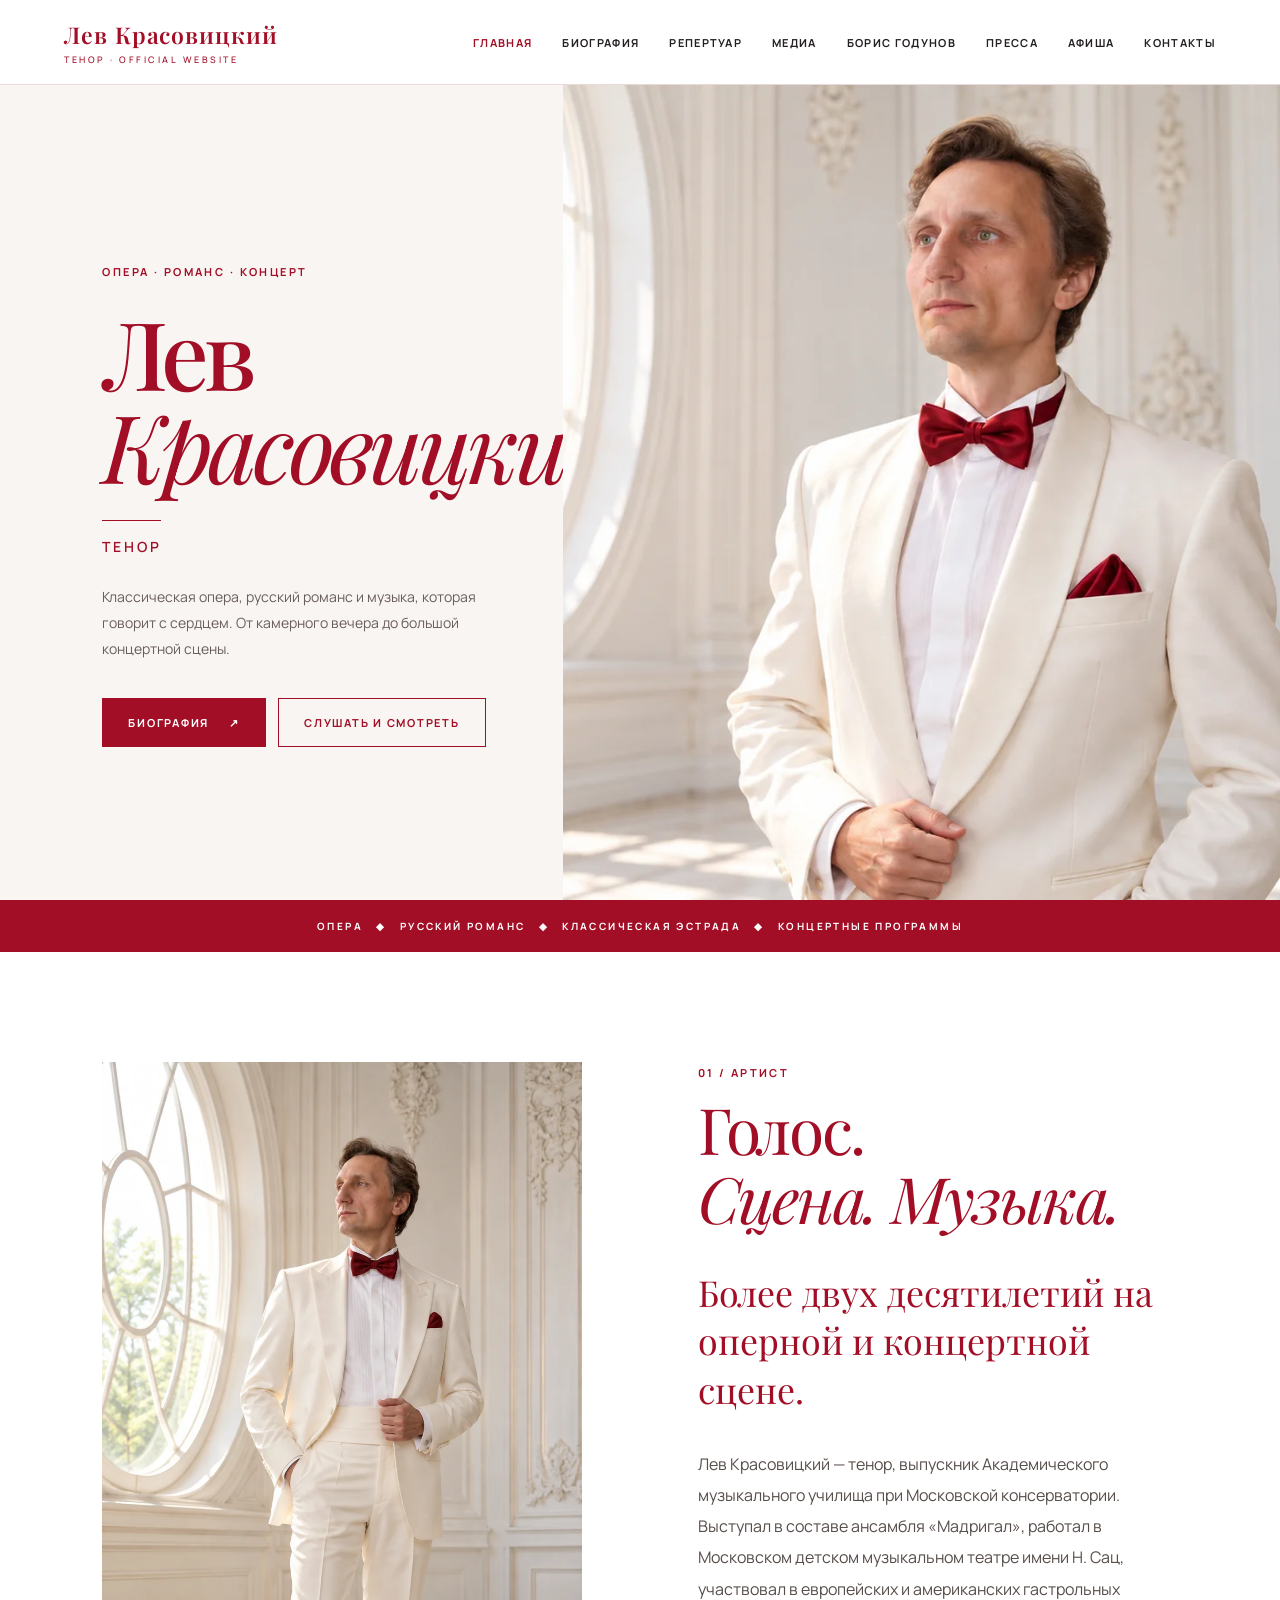
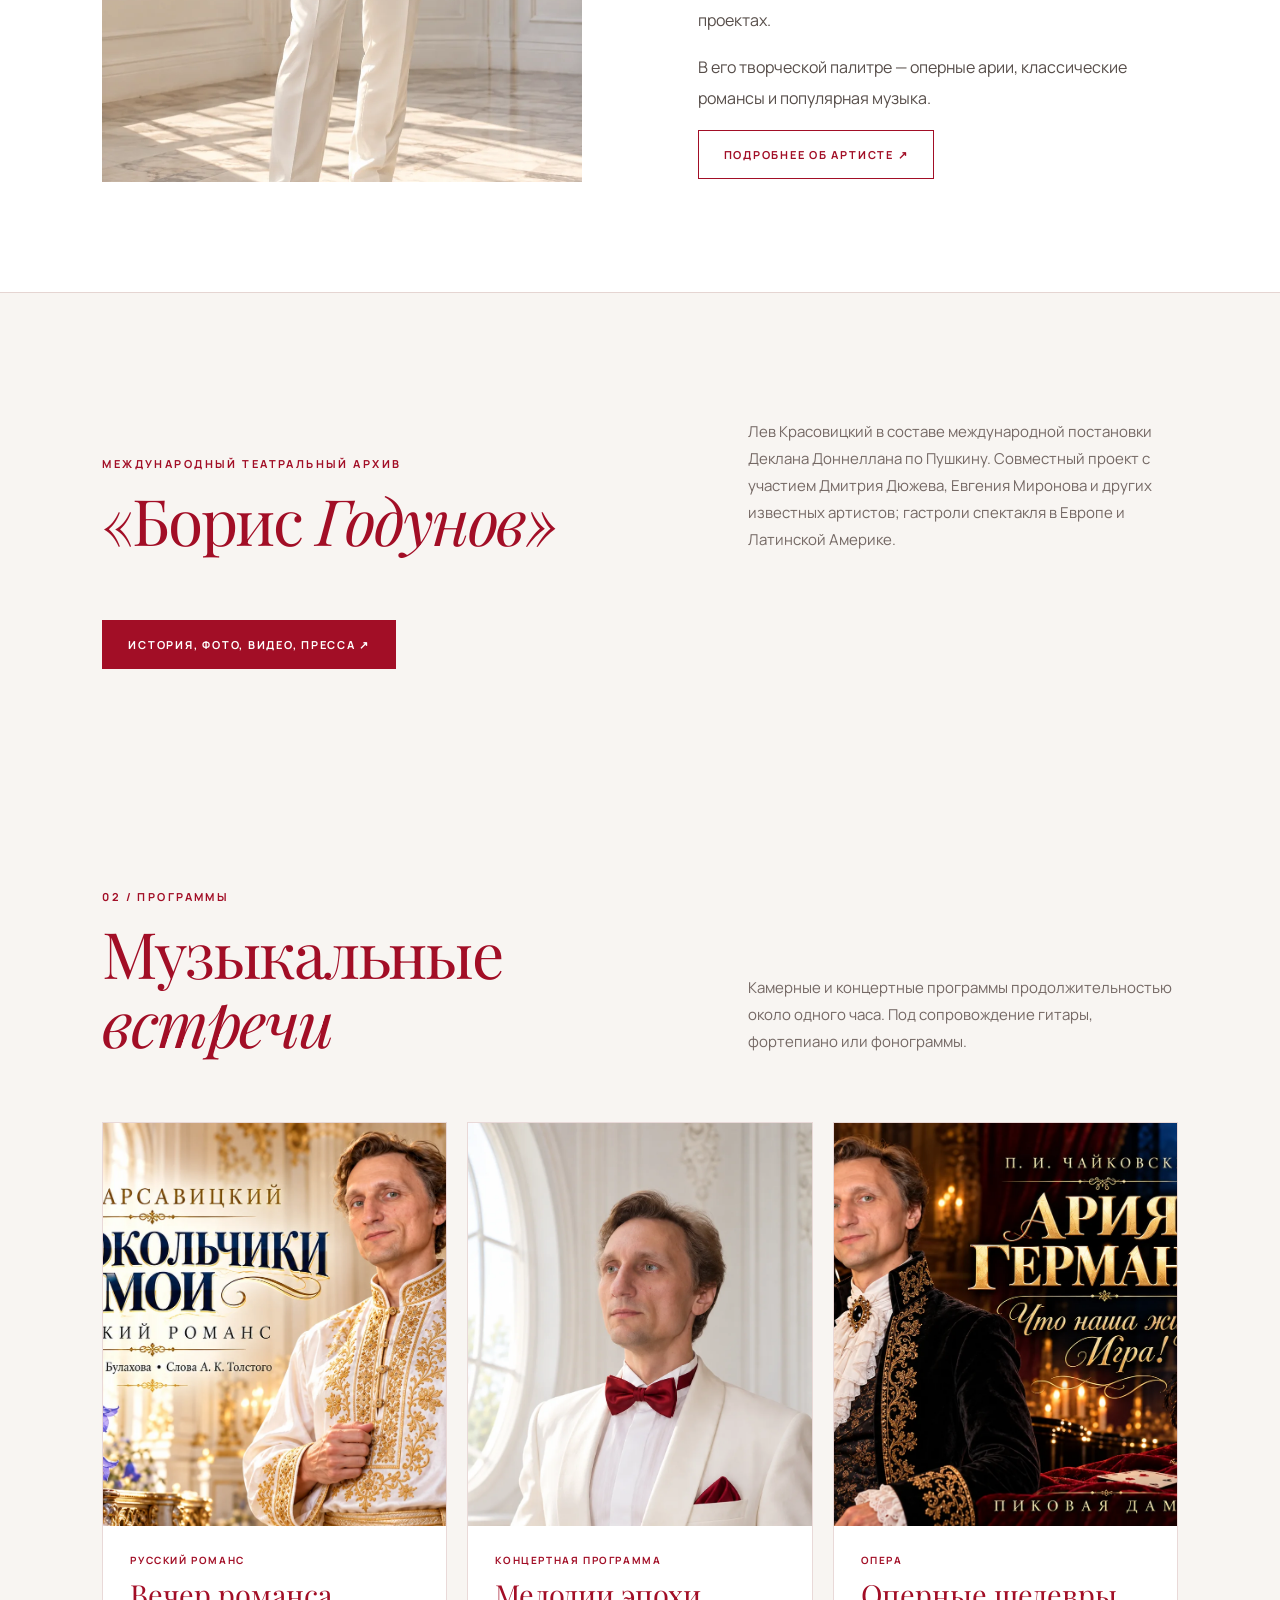
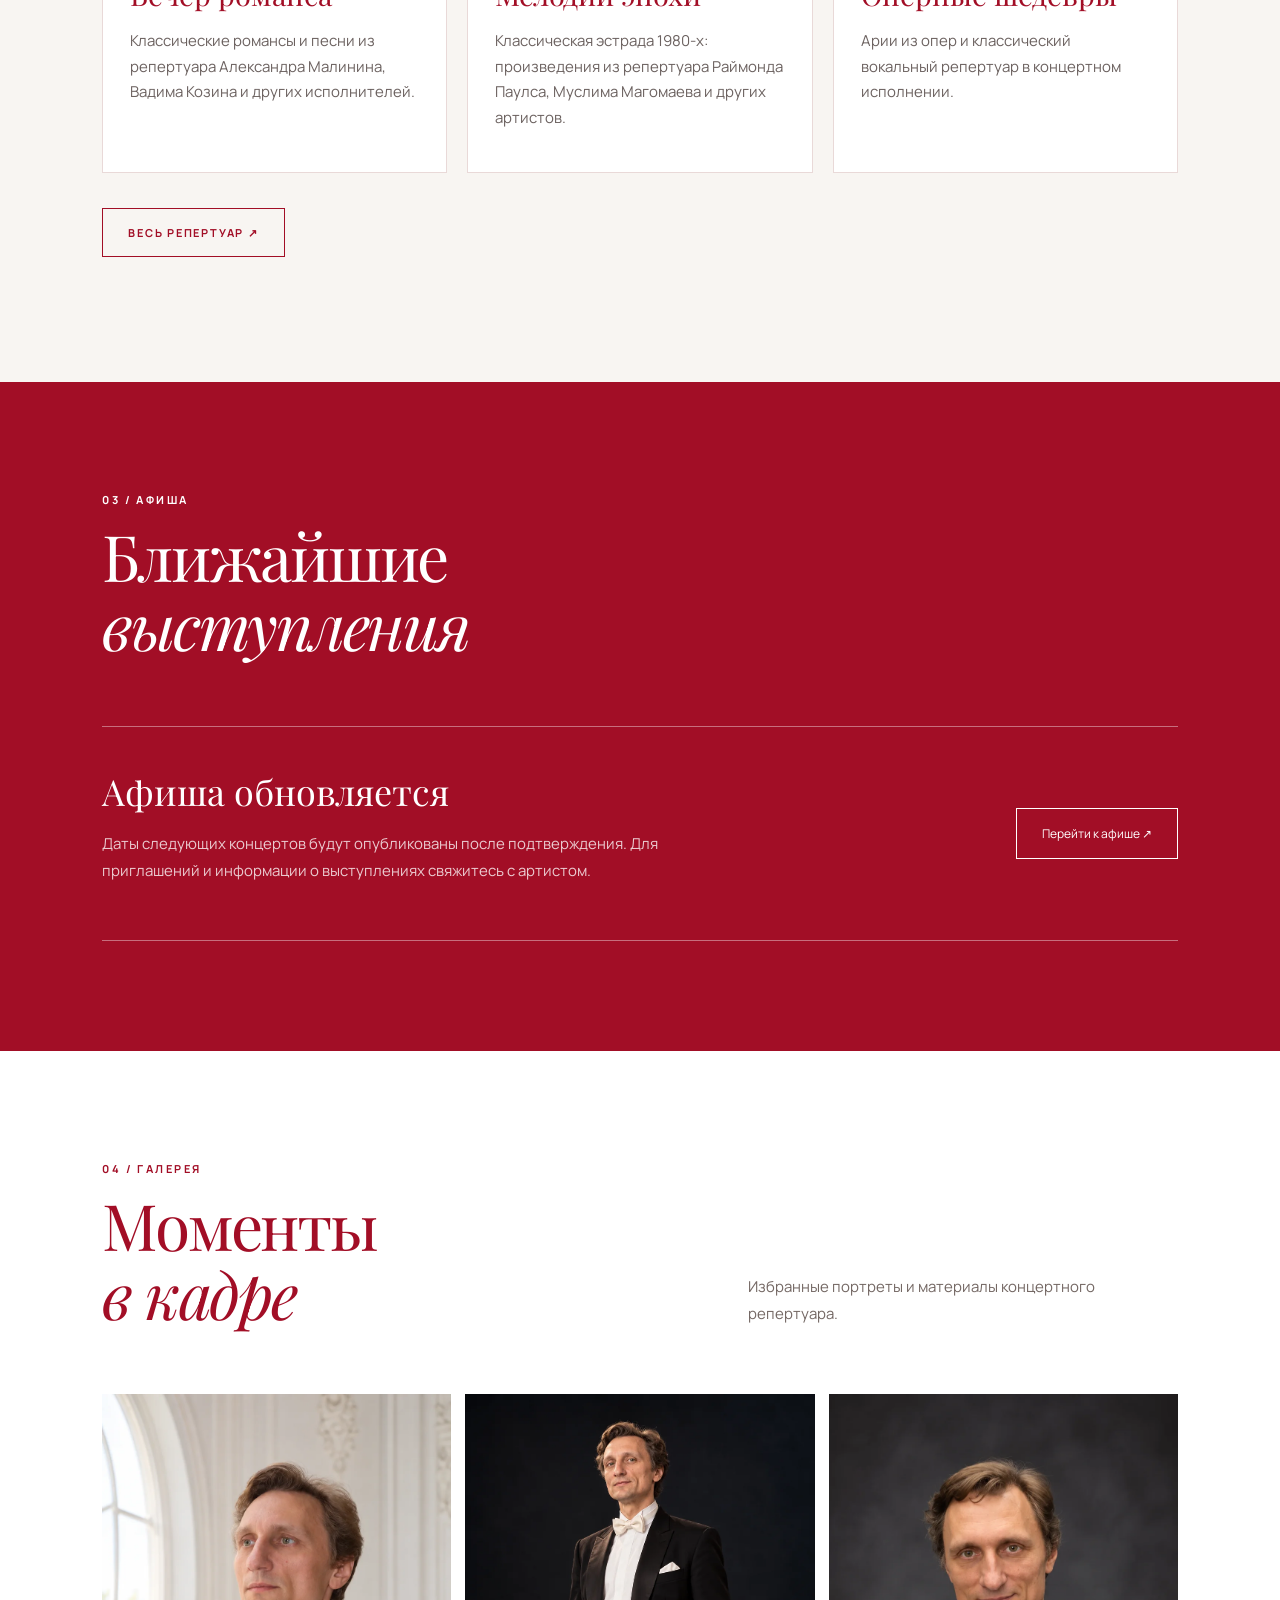
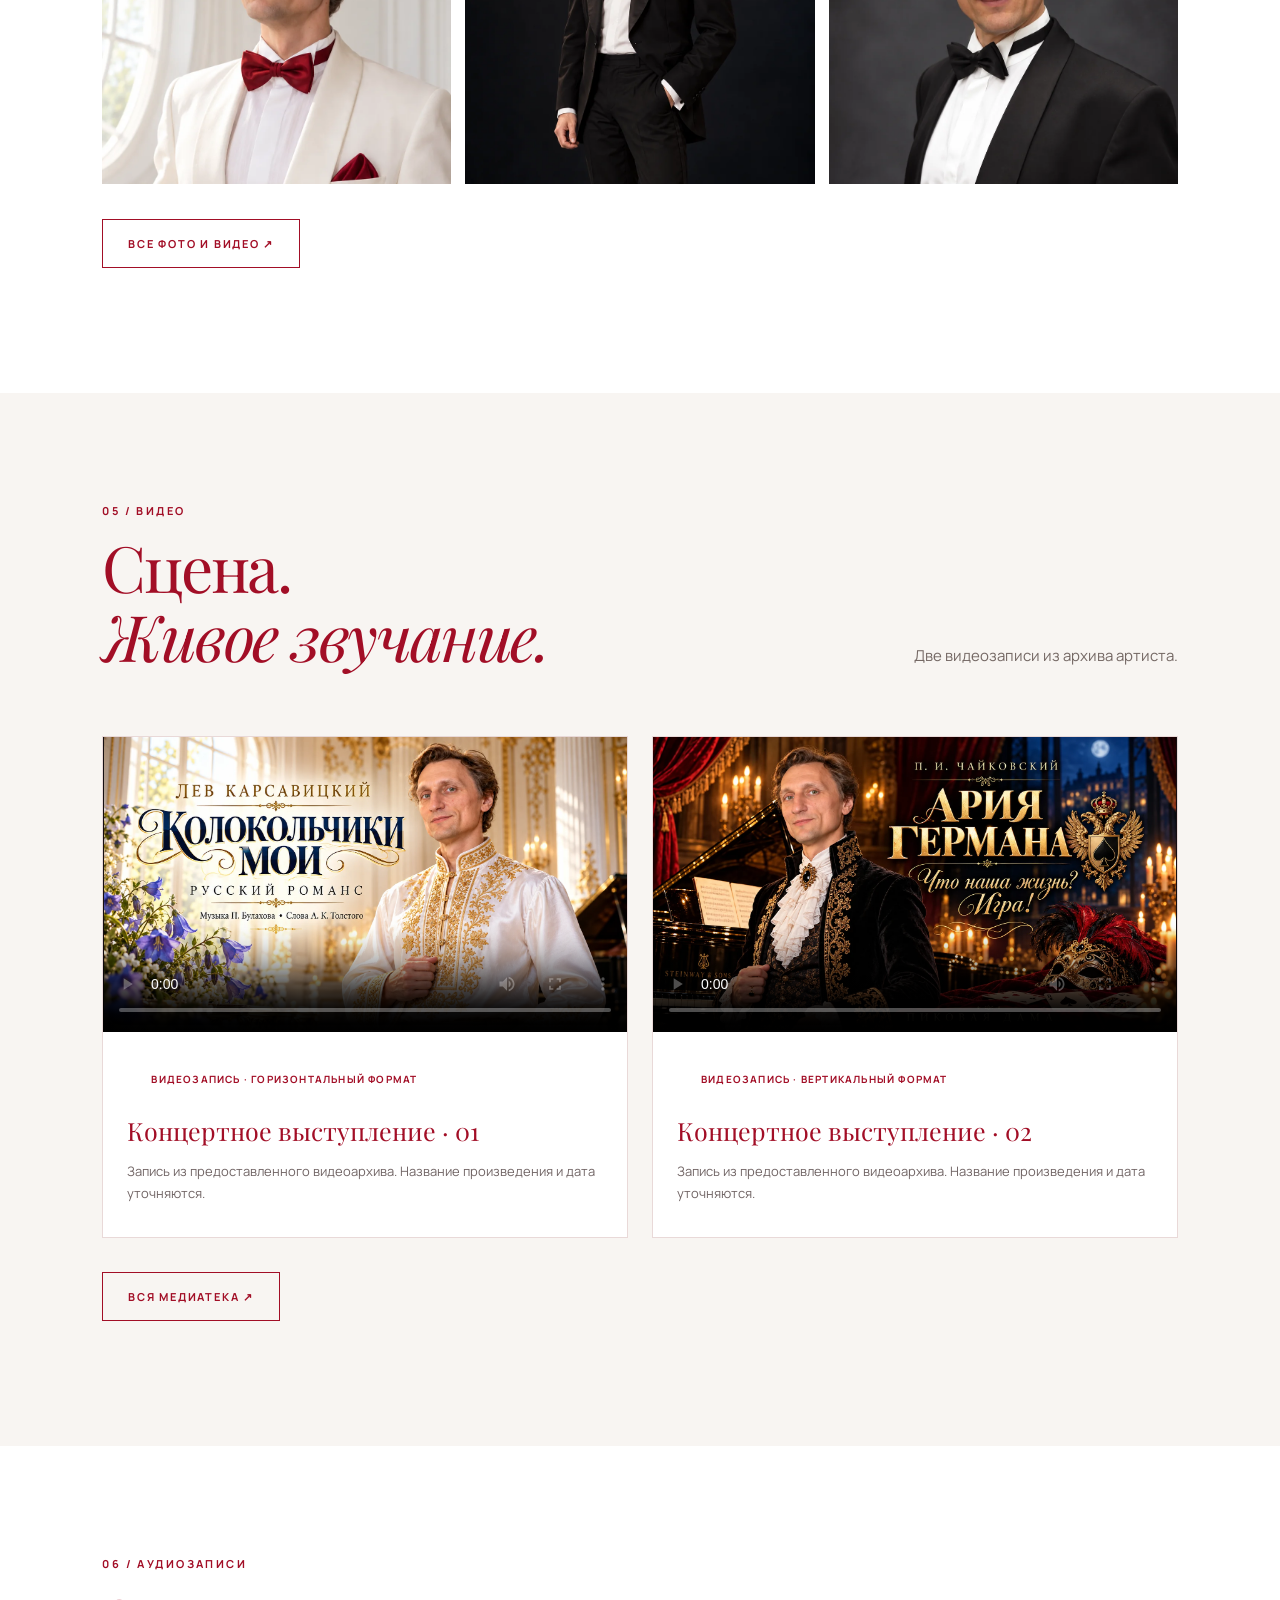
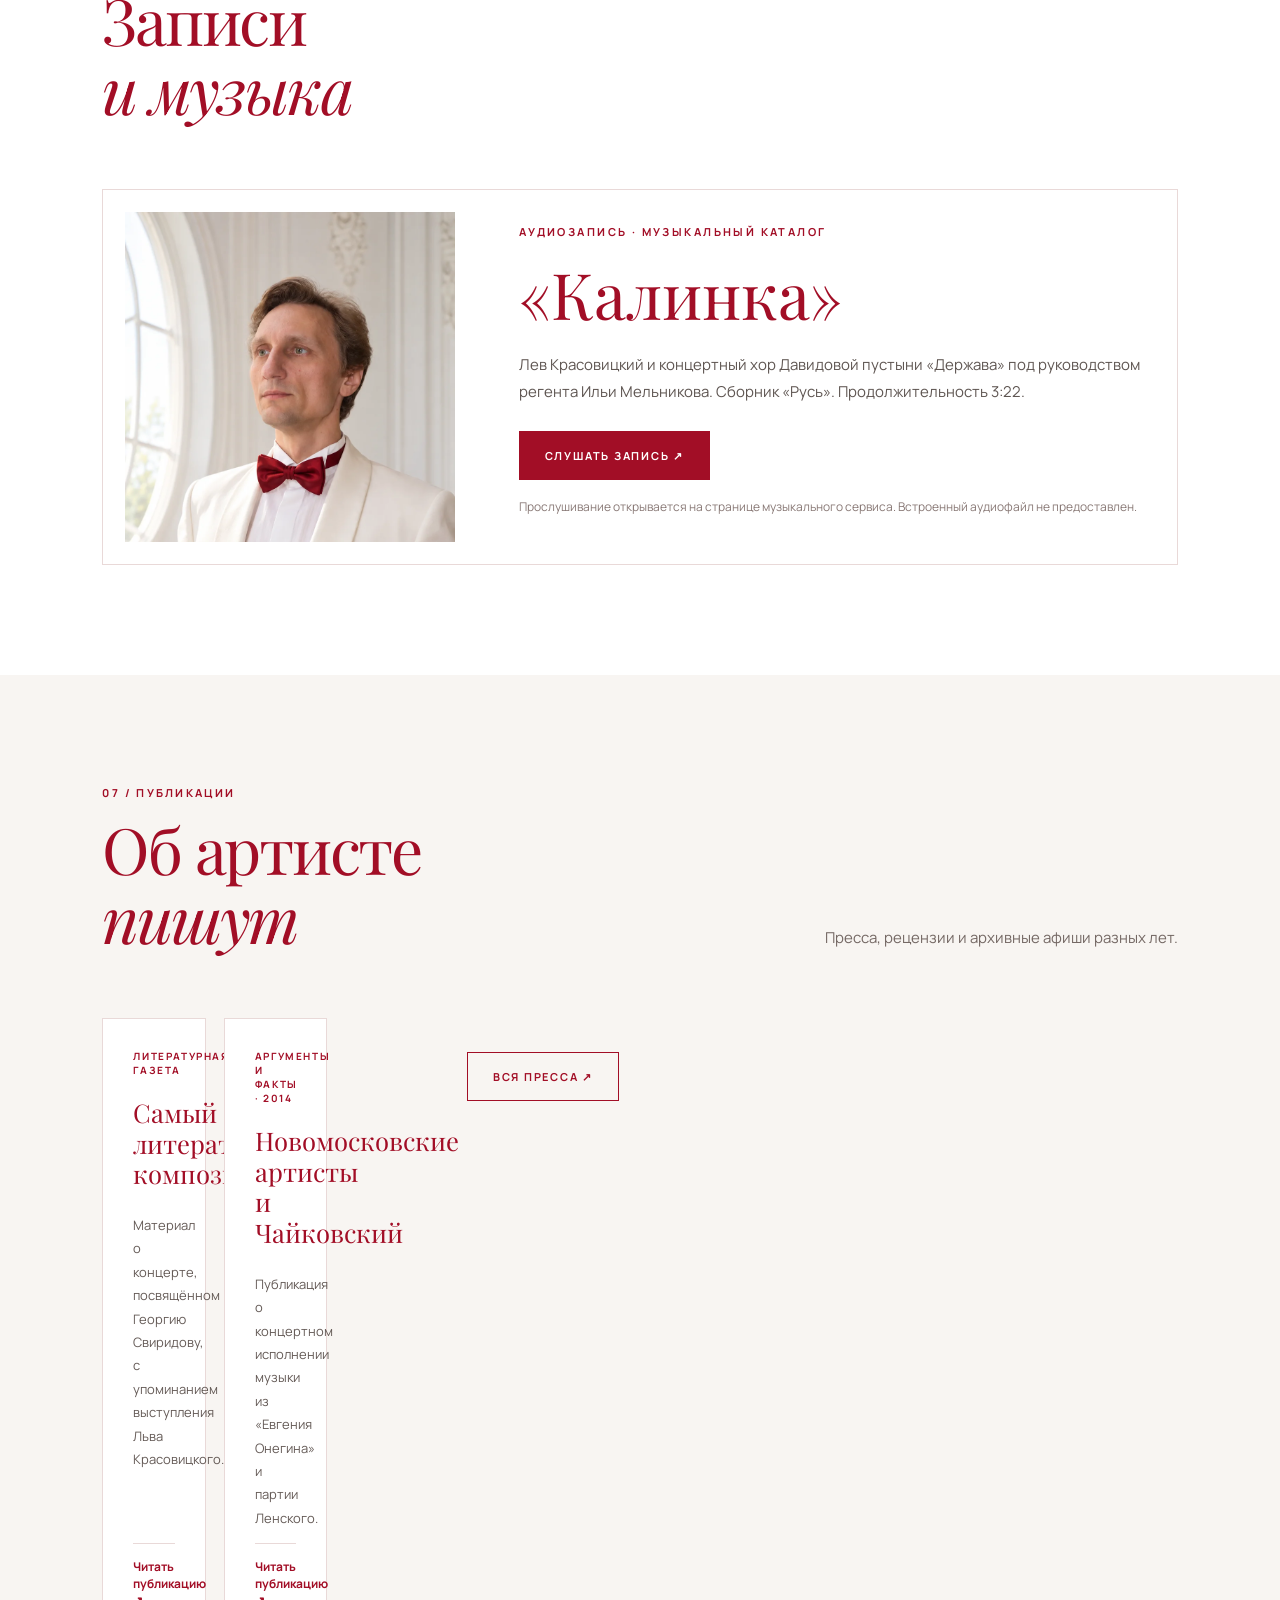
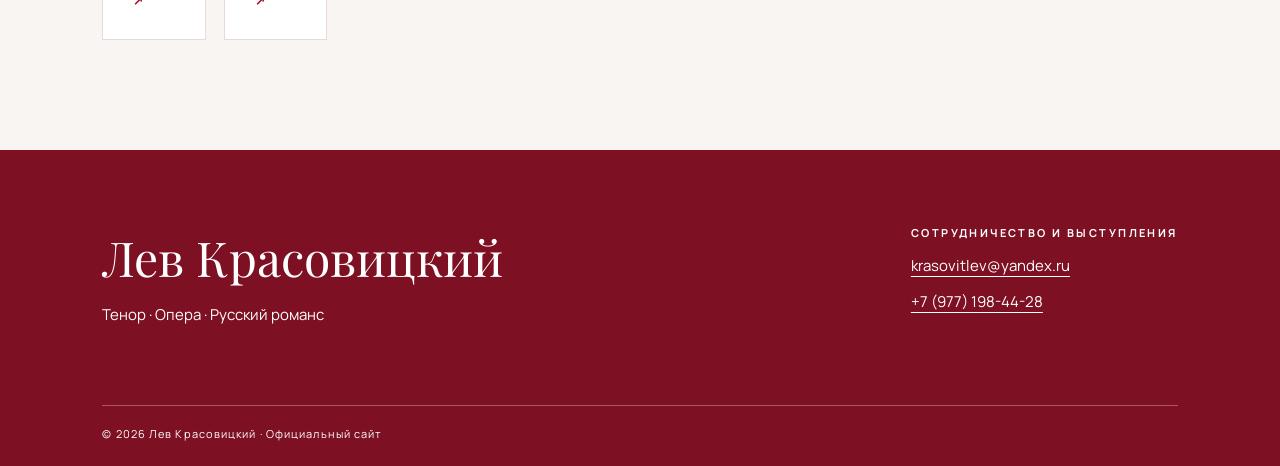
==== index.html @ 3cd729c6 "Add files via upload" ====
<!DOCTYPE html>
<html lang="ru"><head><meta charset="utf-8"/><meta content="width=device-width, initial-scale=1" name="viewport"/><meta content="#a20e26" name="theme-color"/><meta content="Лев Красовицкий — тенор. Опера, русский романс, концертные программы. Биография, репертуар, видео и контакты." name="description"/><title>Лев Красовицкий — тенор | Официальный сайт</title><link href="assets/css/site.css" rel="stylesheet"/></head><body><div class="preloader"><div>Лев Красовицкий<small>Тенор · Официальный сайт</small></div></div><header class="site-header"><a class="brand" href="index.html">Лев Красовицкий<small>Тенор · Official website</small></a><button aria-expanded="false" aria-label="Открыть меню" class="menu-button" type="button">☰</button><nav aria-label="Главное меню" class="nav"><a class="active" href="index.html">Главная</a><a class="" href="about.html">Биография</a><a class="" href="repertoire.html">Репертуар</a><a class="" href="media.html">Медиа</a><a href="godunov.html">Борис Годунов</a><a class="" href="press.html">Пресса</a><a class="" href="schedule.html">Афиша</a><a class="" href="contacts.html">Контакты</a></nav></header><main><section class="hero"><div class="hero-copy"><div class="eyebrow">Опера · Романс · Концерт</div><h1>Лев<br/><em>Красовицкий</em></h1><div class="hero-tag">Тенор</div><p>Классическая опера, русский романс и музыка, которая говорит с сердцем. От камерного вечера до большой концертной сцены.</p><div class="hero-actions"><a class="btn" href="about.html">Биография <span>↗</span></a><a class="btn outline" href="media.html">Слушать и смотреть</a></div></div><div class="hero-image"><img alt="Лев Красовицкий в светлом смокинге" fetchpriority="high" src="assets/img/hero.webp"/></div></section><div class="strip">Опера   ◆   Русский романс   ◆   Классическая эстрада   ◆   Концертные программы</div>
<section class="section story"><div class="reveal"><img alt="Лев Красовицкий в белом костюме" loading="lazy" src="assets/img/white-full.webp"/></div><div class="reveal"><div class="eyebrow">01 / Артист</div><h2>Голос.<br/><em>Сцена. Музыка.</em></h2><p class="lead">Более двух десятилетий на оперной и концертной сцене.</p><p>Лев Красовицкий — тенор, выпускник Академического музыкального училища при Московской консерватории. Выступал в составе ансамбля «Мадригал», работал в Московском детском музыкальном театре имени Н. Сац, участвовал в европейских и американских гастрольных проектах.</p><p>В его творческой палитре — оперные арии, классические романсы и популярная музыка.</p><a class="btn outline" href="about.html">Подробнее об артисте ↗</a></div></section><section class="section light archive-spotlight"><div class="section-intro"><div><div class="eyebrow">Международный театральный архив</div><h2>«Борис <em>Годунов»</em></h2></div><p class="section-desc">Лев Красовицкий в составе международной постановки Деклана Доннеллана по Пушкину. Совместный проект с участием Дмитрия Дюжева, Евгения Миронова и других известных артистов; гастроли спектакля в Европе и Латинской Америке.</p></div><a class="btn" href="godunov.html">История, фото, видео, пресса ↗</a></section>
<section class="section light"><div class="section-intro"><div><div class="eyebrow">02 / Программы</div><h2>Музыкальные<br/><em>встречи</em></h2></div><p class="section-desc">Камерные и концертные программы продолжительностью около одного часа. Под сопровождение гитары, фортепиано или фонограммы.</p></div><div class="cards"><article class="card reveal"><img alt="Колокольчики мои — романс" loading="lazy" src="assets/img/romance.webp"/><div class="card-body"><div class="small">Русский романс</div><h3>Вечер романса</h3><p>Классические романсы и песни из репертуара Александра Малинина, Вадима Козина и других исполнителей.</p></div></article><article class="card reveal"><img alt="Портрет Льва Красовицкого" loading="lazy" src="assets/img/white-close.webp"/><div class="card-body"><div class="small">Концертная программа</div><h3>Мелодии эпохи</h3><p>Классическая эстрада 1980-х: произведения из репертуара Раймонда Паулса, Муслима Магомаева и других артистов.</p></div></article><article class="card reveal"><img alt="Ария Германа из Пиковой дамы" loading="lazy" src="assets/img/hermann.webp"/><div class="card-body"><div class="small">Опера</div><h3>Оперные шедевры</h3><p>Арии из опер и классический вокальный репертуар в концертном исполнении.</p></div></article></div><p style="margin-top:35px"><a class="btn outline" href="repertoire.html">Весь репертуар ↗</a></p></section>
<section class="section red-section"><div class="section-intro"><div><div class="eyebrow">03 / Афиша</div><h2>Ближайшие<br/><em>выступления</em></h2></div></div><div class="schedule-box"><div><strong>Афиша обновляется</strong><p>Даты следующих концертов будут опубликованы после подтверждения. Для приглашений и информации о выступлениях свяжитесь с артистом.</p></div><a href="schedule.html">Перейти к афише ↗</a></div></section>
<section class="section"><div class="section-intro"><div><div class="eyebrow">04 / Галерея</div><h2>Моменты<br/><em>в кадре</em></h2></div><p class="section-desc">Избранные портреты и материалы концертного репертуара.</p></div><div class="gallery"><a href="media.html"><img alt="Портрет в светлом смокинге" loading="lazy" src="assets/img/white-close.webp"/></a><a href="media.html"><img alt="Портрет в чёрном смокинге" loading="lazy" src="assets/img/black-full.webp"/></a><a href="media.html"><img alt="Лев Красовицкий, портрет" loading="lazy" src="assets/img/black-portrait.webp"/></a></div><p style="margin-top:35px"><a class="btn outline" href="media.html">Все фото и видео ↗</a></p></section>
<section class="section light"><div class="section-intro"><div><div class="eyebrow">05 / Видео</div><h2>Сцена.<br/><em>Живое звучание.</em></h2></div><p class="section-desc">Две видеозаписи из архива артиста.</p></div><div class="video-grid"><div class="video-card"><video controls="" playsinline="" poster="assets/img/romance.webp" preload="metadata"><source src="assets/video/lev-performance-landscape.mp4" type="video/mp4"/>Ваш браузер не поддерживает видео.</video><div><div class="small">Видеозапись · горизонтальный формат</div><h3>Концертное выступление · 01</h3><p>Запись из предоставленного видеоархива. Название произведения и дата уточняются.</p></div></div><div class="video-card video-portrait"><video controls="" playsinline="" poster="assets/img/hermann.webp" preload="metadata"><source src="assets/video/lev-performance-portrait.mp4" type="video/mp4"/>Ваш браузер не поддерживает видео.</video><div><div class="small">Видеозапись · вертикальный формат</div><h3>Концертное выступление · 02</h3><p>Запись из предоставленного видеоархива. Название произведения и дата уточняются.</p></div></div></div><p style="margin-top:34px"><a class="btn outline" href="media.html">Вся медиатека ↗</a></p></section><section class="section"><div class="section-intro"><div><div class="eyebrow">06 / Аудиозаписи</div><h2>Записи<br/><em>и музыка</em></h2></div></div><div class="audio-feature reveal"><div class="audio-art"><img alt="Лев Красовицкий — тенор" loading="lazy" src="assets/img/white-close.webp"/></div><div class="audio-copy"><div class="eyebrow">Аудиозапись · Музыкальный каталог</div><h3>«Калинка»</h3><p>Лев Красовицкий и концертный хор Давидовой пустыни «Держава» под руководством регента Ильи Мельникова. Сборник «Русь». Продолжительность 3:22.</p><a class="btn" href="https://music.mts.ru/artist/15577587" rel="noopener noreferrer" target="_blank">Слушать запись ↗</a><p class="audio-note">Прослушивание открывается на странице музыкального сервиса. Встроенный аудиофайл не предоставлен.</p></div></div></section><section class="section light"><div class="section-intro"><div><div class="eyebrow">07 / Публикации</div><h2>Об артисте<br/><em>пишут</em></h2></div><p class="section-desc">Пресса, рецензии и архивные афиши разных лет.</p></div><div class="press-grid"><div class="press-grid">
<article class="press-card reveal"><div class="press-source">Литературная газета</div><h3>Самый литературный композитор</h3><p>Материал о концерте, посвящённом Георгию Свиридову, с упоминанием выступления Льва Красовицкого.</p><a href="https://lgz.ru/article/samyy-literaturnyy-kompozitor/" rel="noopener noreferrer" target="_blank">Читать публикацию ↗</a></article>
<article class="press-card reveal"><div class="press-source">Аргументы и факты · 2014</div><h3>Новомосковские артисты и Чайковский</h3><p>Публикация о концертном исполнении музыки из «Евгения Онегина» и партии Ленского.</p><a href="https://tula.aif.ru/culture/events/1168665" rel="noopener noreferrer" target="_blank">Читать публикацию ↗</a></article></div><p style="margin-top:34px"><a class="btn outline" href="press.html">Вся пресса ↗</a></p></div></section></main><footer class="footer"><div class="footer-grid"><div><h2>Лев Красовицкий</h2><p>Тенор · Опера · Русский романс</p></div><div><div class="eyebrow" style="color:white">Сотрудничество и выступления</div><p><a href="mailto:krasovitlev@yandex.ru">krasovitlev@yandex.ru</a></p><p><a href="tel:+79771984428">+7 (977) 198-44-28</a></p></div></div><div class="copyright">© 2026 Лев Красовицкий · Официальный сайт</div></footer><script src="assets/js/site.js"></script></body></html>
---- assets/css/site.css ----
@import url('https://fonts.googleapis.com/css2?family=Manrope:wght@400;500;600;700&family=Playfair+Display:ital,wght@0,400;0,500;0,600;1,400;1,500&display=swap');
:root{--red:#a20e26;--deep:#710b1a;--ink:#242020;--cream:#fffefd;--soft:#f8f5f2;--line:#e9d9d8;--serif:'Playfair Display',Georgia,serif;--sans:Manrope,Arial,sans-serif}*{box-sizing:border-box}html{scroll-behavior:smooth}body{margin:0;background:white;color:var(--ink);font-family:var(--sans);font-size:15px}a{color:inherit;text-decoration:none}img{display:block;max-width:100%}button{font:inherit}::selection{background:var(--red);color:white}.site-header{height:85px;display:flex;align-items:center;justify-content:space-between;position:sticky;top:0;z-index:100;background:rgba(255,255,255,.96);border-bottom:1px solid var(--line);padding:0 5vw;backdrop-filter:blur(12px)}.brand{font-family:var(--serif);font-size:23px;font-weight:600;letter-spacing:.04em;color:var(--red)}.brand small{display:block;font:500 9px var(--sans);letter-spacing:.28em;text-transform:uppercase;margin-top:3px}.nav{display:flex;align-items:center;gap:30px;font-size:11px;text-transform:uppercase;letter-spacing:.12em;font-weight:700}.nav a:hover,.active{color:var(--red)}.nav .nav-contact{padding:13px 19px;background:var(--red);color:white!important}.menu-button{display:none;border:0;background:none;color:var(--red);font-size:26px}.eyebrow{font-size:11px;color:var(--red);text-transform:uppercase;letter-spacing:.22em;font-weight:700}.hero{min-height:calc(100svh - 85px);display:grid;grid-template-columns:44% 56%;background:var(--soft)}.hero-copy{padding:8vw 5vw 6vw 8vw;display:flex;flex-direction:column;justify-content:center;align-items:flex-start}.hero h1{font:500 clamp(60px,7.4vw,133px)/.99 var(--serif);color:var(--red);letter-spacing:-.055em;margin:27px 0}.hero h1 em{font-weight:400}.hero-tag{font-size:14px;letter-spacing:.2em;text-transform:uppercase;border-top:1px solid var(--red);padding-top:16px;color:var(--red);font-weight:600}.hero-copy p{font-size:14px;line-height:1.85;max-width:400px;margin:28px 0 36px;color:#695e5c}.hero-image{position:relative;overflow:hidden;min-height:640px}.hero-image img{width:100%;height:100%;position:absolute;object-fit:cover;object-position:50% 28%}.hero-image:after{content:'';position:absolute;inset:0;background:linear-gradient(90deg,rgba(248,245,242,.08),transparent 20%)}.btn{display:inline-flex;align-items:center;gap:20px;padding:16px 25px;background:var(--red);border:1px solid var(--red);color:white;font-size:11px;font-weight:700;letter-spacing:.16em;text-transform:uppercase;transition:.25s}.btn:hover{background:var(--deep)}.btn.outline{background:transparent;color:var(--red)}.btn.outline:hover{background:var(--red);color:white}.hero-actions{display:flex;flex-wrap:wrap;gap:12px}.strip{background:var(--red);color:white;text-align:center;padding:19px 20px;font-size:10px;font-weight:700;letter-spacing:.24em;text-transform:uppercase}.section{padding:110px 8vw}.section-intro{display:flex;align-items:end;justify-content:space-between;gap:40px;margin-bottom:52px}.section h2,.page-hero h1{font:400 clamp(45px,5vw,85px)/1.08 var(--serif);color:var(--red);letter-spacing:-.035em;margin:14px 0}.section h2 em{font-weight:400}.section-desc{max-width:430px;color:#746864;line-height:1.8}.story{display:grid;grid-template-columns:1fr 1fr;gap:9vw;align-items:center}.story img{width:100%;max-height:720px;object-fit:cover;object-position:top}.story p,.prose p{line-height:1.95;color:#574e4a;font-size:16px}.story .lead{font:400 clamp(25px,2.8vw,42px)/1.35 var(--serif);color:var(--red)}.light{background:var(--soft)}.red-section{background:var(--red);color:white}.red-section h2,.red-section .eyebrow,.red-section .section-desc{color:white}.cards{display:grid;grid-template-columns:repeat(3,1fr);gap:20px}.card{background:white;border:1px solid var(--line);overflow:hidden}.card img{width:100%;aspect-ratio:4/4.7;object-fit:cover;object-position:top}.card-body{padding:27px}.card h3{font:400 29px var(--serif);color:var(--red);margin:8px 0 13px}.card p{color:#6c6260;line-height:1.7}.card .small{font-size:10px;letter-spacing:.16em;color:var(--red);font-weight:700;text-transform:uppercase}.schedule-box{border-top:1px solid rgba(255,255,255,.4);border-bottom:1px solid rgba(255,255,255,.4);padding:40px 0;display:flex;justify-content:space-between;align-items:center;gap:30px}.schedule-box strong{display:block;font:400 36px var(--serif);margin-bottom:10px}.schedule-box p{max-width:560px;color:rgba(255,255,255,.78);line-height:1.85}.schedule-box a{border:1px solid white;color:white;padding:16px 25px;white-space:nowrap;font-size:12px}.gallery{display:grid;grid-template-columns:repeat(3,1fr);gap:14px}.gallery a{overflow:hidden}.gallery img{width:100%;height:390px;object-fit:cover;object-position:top;transition:transform .5s}.gallery a:hover img{transform:scale(1.04)}.video-grid{display:grid;grid-template-columns:repeat(2,1fr);gap:24px}.video-card{background:white;border:1px solid var(--line)}.video-card video{display:block;width:100%;aspect-ratio:16/9;object-fit:contain;background:#1f1919}.video-card div{padding:20px 24px}.video-card h3{font:400 25px var(--serif);color:var(--red);margin:0 0 8px}.video-card p{font-size:13px;color:#716565;line-height:1.7}.footer{background:#7d1022;color:white;padding:75px 8vw 25px}.footer-grid{display:flex;justify-content:space-between;gap:35px;flex-wrap:wrap}.footer h2{font:400 48px var(--serif);margin:0 0 15px}.footer a{text-decoration:underline;text-underline-offset:5px}.footer .copyright{border-top:1px solid #ffffff4d;margin-top:65px;padding-top:20px;font-size:11px;letter-spacing:.1em}.page-hero{background:var(--soft);padding:100px 8vw 80px}.page-hero p{line-height:1.8;max-width:650px;color:#71615d}.two-col{display:grid;grid-template-columns:40% 1fr;gap:7vw;align-items:start}.two-col img{width:100%}.timeline{border-top:1px solid var(--line)}.timeline-item{border-bottom:1px solid var(--line);padding:28px 0;display:grid;grid-template-columns:120px 1fr;gap:25px}.timeline-item strong{color:var(--red)}.timeline-item h3{margin:0 0 6px;font:400 25px var(--serif);color:var(--red)}.timeline-item p{margin:0;color:#655b57;line-height:1.75}.rep-list{display:grid;grid-template-columns:repeat(2,1fr);gap:20px}.rep-item{padding:34px;background:var(--soft);border-top:3px solid var(--red)}.rep-item h3{font:400 30px var(--serif);color:var(--red);margin:0 0 15px}.rep-item p{line-height:1.8;color:#5d5250}.contact-list{font:400 clamp(20px,3vw,36px)/1.8 var(--serif);color:var(--red)}.contact-list a{text-decoration:underline;text-underline-offset:6px}.note{font-size:13px;line-height:1.8;color:#887a75}.backlink{color:var(--red);font-size:12px;letter-spacing:.12em;text-transform:uppercase}.reveal{opacity:0;transform:translateY(25px);transition:opacity .7s,transform .7s}.reveal.visible{opacity:1;transform:none}.preloader{position:fixed;inset:0;background:var(--red);color:white;display:flex;align-items:center;justify-content:center;z-index:9999;transition:opacity .5s,visibility .5s}.preloader.done{opacity:0;visibility:hidden}.preloader div{text-align:center;font:400 clamp(30px,5vw,70px) var(--serif)}.preloader small{display:block;font:500 11px var(--sans);letter-spacing:.3em;margin-top:18px;text-transform:uppercase}@media(max-width:900px){.site-header{height:72px}.nav{display:none;position:absolute;top:72px;left:0;right:0;background:white;padding:22px 5vw 32px;flex-direction:column;align-items:flex-start;box-shadow:0 12px 20px #0001}.nav.open{display:flex}.menu-button{display:block}.hero{grid-template-columns:1fr}.hero-copy{padding:80px 7vw}.hero-image{min-height:70svh;order:-1}.hero-image img{object-position:center 21%}.hero h1{font-size:clamp(58px,12vw,100px)}.section{padding:70px 6vw}.section-intro,.story,.two-col{display:block}.section-intro .section-desc{margin-top:14px}.story img{margin-bottom:34px}.cards,.gallery{grid-template-columns:repeat(2,1fr)}.video-grid{grid-template-columns:1fr}}@media(max-width:600px){.hero-image{min-height:54svh}.hero-copy{padding:50px 7vw}.brand{font-size:18px}.cards,.gallery,.rep-list{grid-template-columns:1fr}.gallery img{height:440px}.schedule-box{display:block}.schedule-box a{display:inline-block;margin-top:15px}.timeline-item{grid-template-columns:1fr;gap:5px}.page-hero{padding:70px 7vw 45px}.footer h2{font-size:38px}}
/* Press and recording update */
.press-grid{display:grid;grid-template-columns:repeat(3,minmax(0,1fr));gap:18px}.press-card{border:1px solid var(--line);background:white;min-height:295px;padding:30px;display:flex;flex-direction:column}.press-source{color:var(--red);font-size:10px;font-weight:700;text-transform:uppercase;letter-spacing:.16em}.press-card h3{font:400 clamp(23px,2vw,31px)/1.2 var(--serif);color:var(--red);margin:20px 0 12px}.press-card p{color:#655b57;line-height:1.8;font-size:13px;flex:1}.press-card a{color:var(--red);font-weight:700;font-size:12px;padding-top:14px;border-top:1px solid var(--line)}.audio-feature{display:grid;grid-template-columns:32% 1fr;align-items:center;gap:5vw;background:#fff;border:1px solid var(--line);padding:22px}.audio-art img{aspect-ratio:1;object-fit:cover;object-position:top;width:100%}.audio-copy h3{font:400 clamp(38px,5vw,76px) var(--serif);color:var(--red);margin:12px 0}.audio-copy p{line-height:1.85;color:#5f5652}.audio-copy .audio-note{font-size:12px;color:#897976;margin-top:16px}.video-card .small{font-size:10px;color:var(--red);font-weight:700;letter-spacing:.12em;text-transform:uppercase;margin-bottom:8px}.video-card.video-portrait video{object-fit:contain;aspect-ratio:16/9}.video-card video{background:#150f11}.press-card a:hover{text-decoration:underline}.audio-copy .btn{margin-top:10px}@media(max-width:900px){.press-grid{grid-template-columns:repeat(2,1fr)}}@media(max-width:600px){.press-grid,.audio-feature{grid-template-columns:1fr}.video-card.video-portrait video{aspect-ratio:9/12}.press-card{min-height:auto}}

/* Documentary theatre archive */
.archive-feature{display:grid;grid-template-columns:minmax(170px,.65fr) minmax(0,1.35fr);gap:clamp(25px,5vw,85px);align-items:center}.archive-feature img{width:100%;height:auto;aspect-ratio:3/4;object-fit:cover}.archive-feature h3{font-size:clamp(25px,3vw,46px);margin:0 0 22px}.archive-feature p{line-height:1.75}.archive-notice{border-left:3px solid #9d1830;padding-left:18px;font-size:.93rem}.archive-timeline{margin-top:36px;display:grid;gap:0;border-top:1px solid #d7c6c3}.archive-time{display:grid;grid-template-columns:130px 1fr;gap:20px;border-bottom:1px solid #d7c6c3;padding:20px 0}.archive-time strong{color:#a20e26;font-size:1.25rem}.archive-time p{margin:0;line-height:1.6}.archive-links{display:grid;grid-template-columns:repeat(3,minmax(0,1fr));gap:16px;margin-top:34px}.archive-card{border:1px solid #d9cdca;padding:25px;background:#fff;color:#231c1b;min-width:0}.archive-card h3{font-size:clamp(20px,1.8vw,26px);line-height:1.2;margin:15px 0}.archive-card p{line-height:1.6}.archive-card a{display:block;color:#9f1730;font-weight:600;margin-top:13px;text-decoration:underline;text-underline-offset:4px;overflow-wrap:anywhere}.archive-spotlight{border-top:1px solid #e5d5d2}@media(max-width:900px){.archive-links{grid-template-columns:repeat(2,minmax(0,1fr))}}@media(max-width:650px){.archive-feature,.archive-links{grid-template-columns:1fr}.archive-feature img{max-width:340px}.archive-time{grid-template-columns:1fr;gap:5px}.archive-card{padding:20px}}
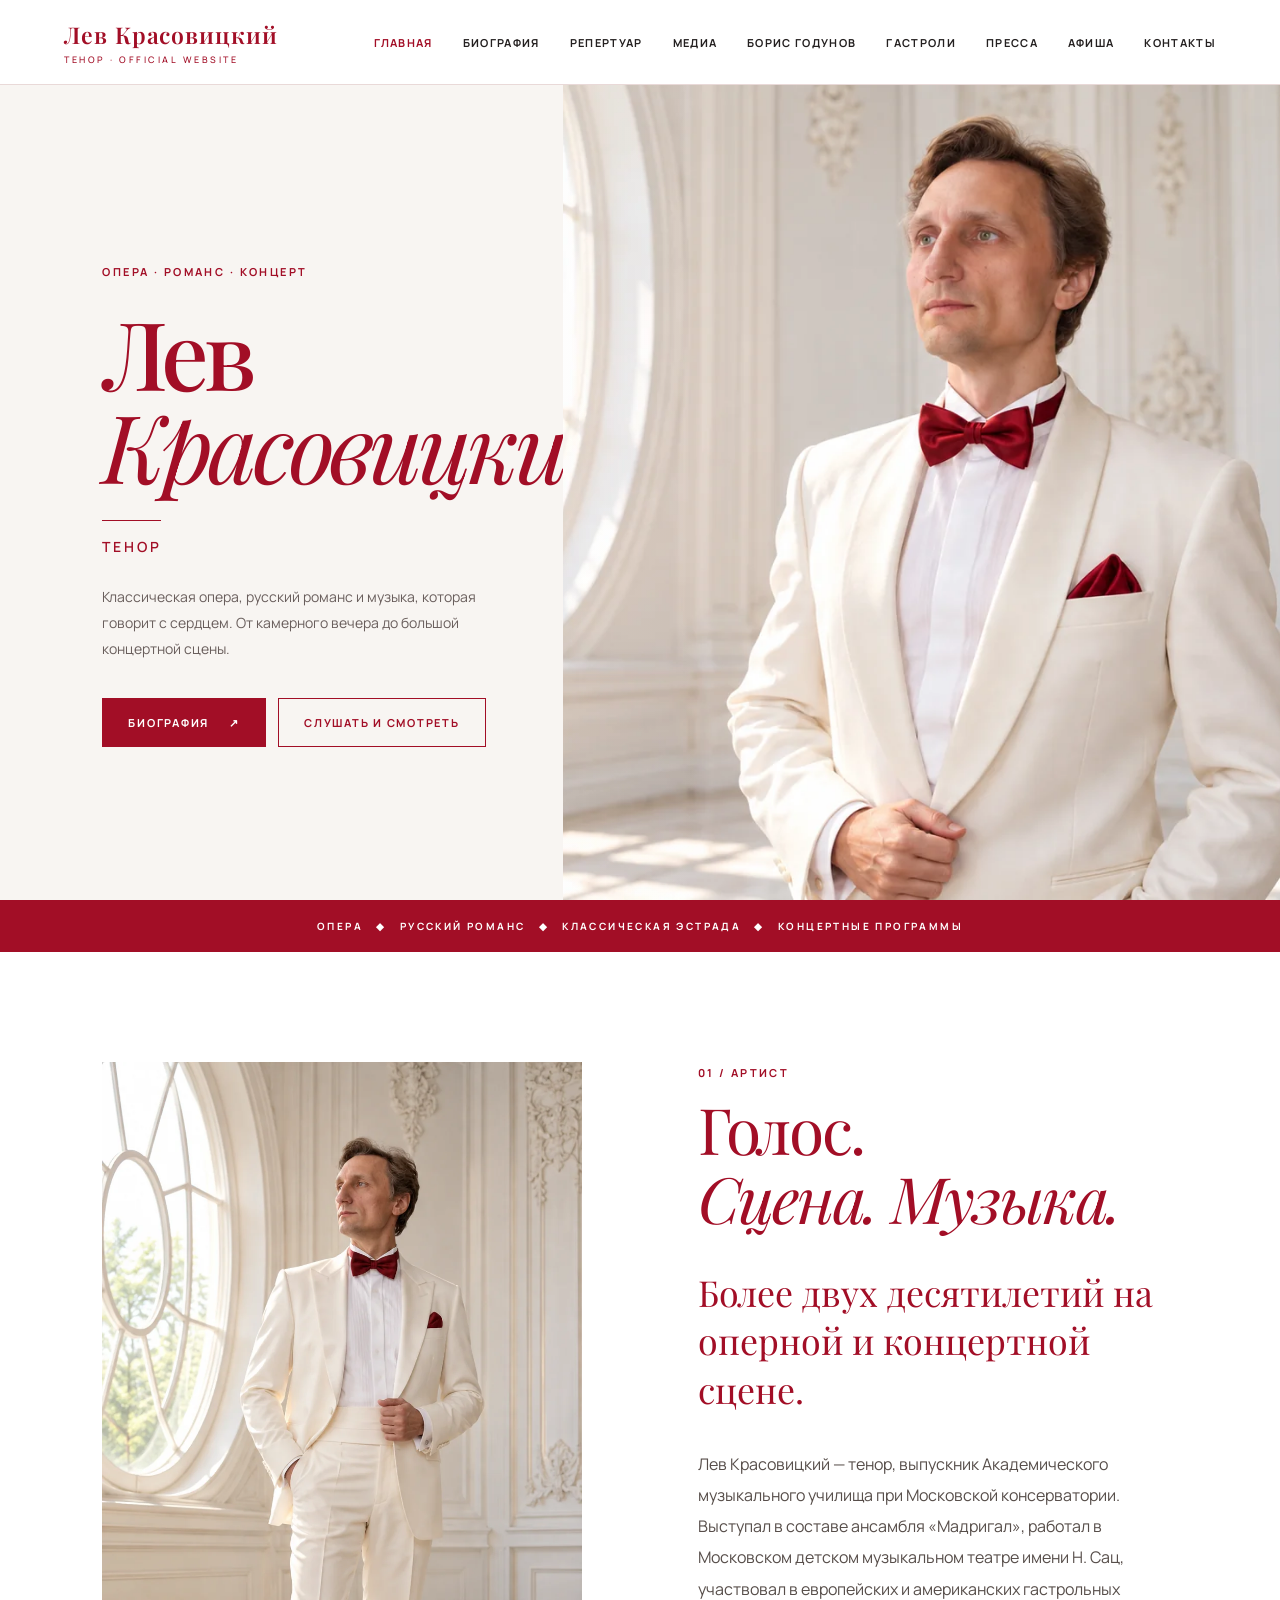
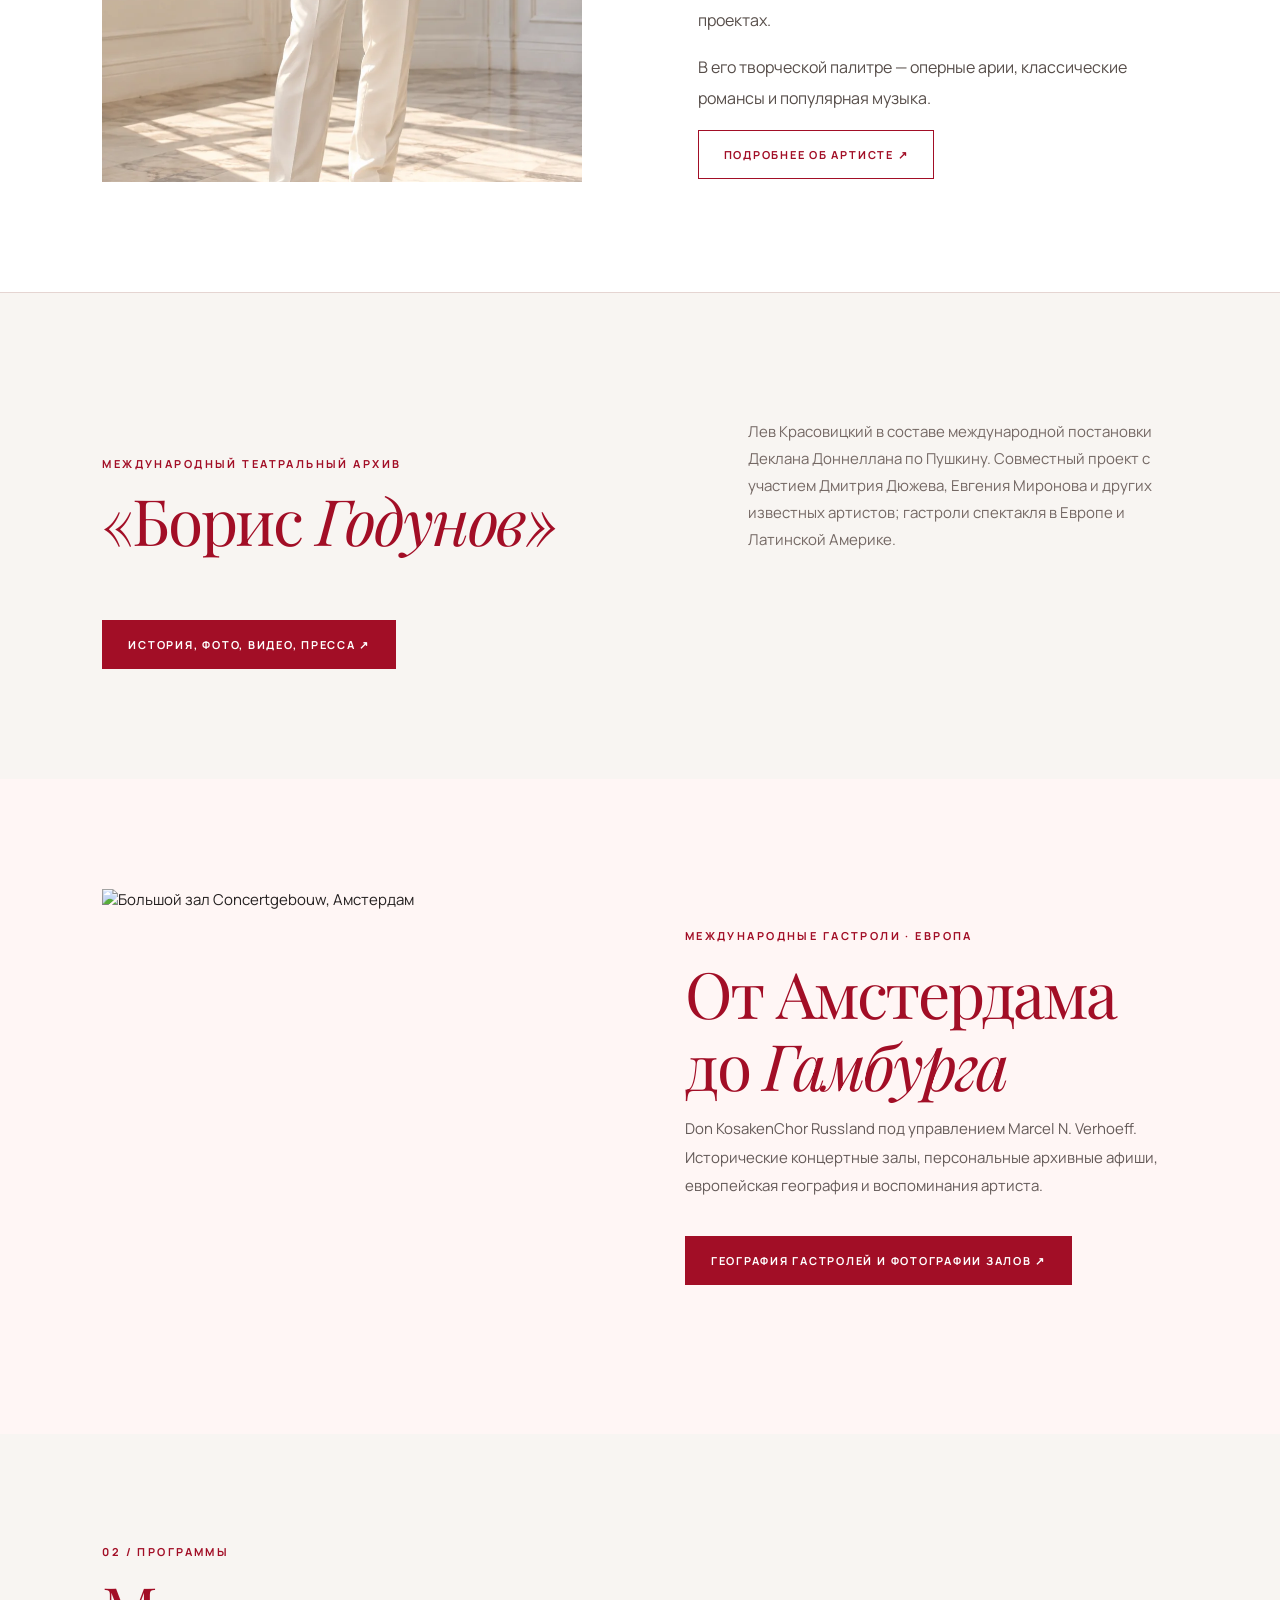
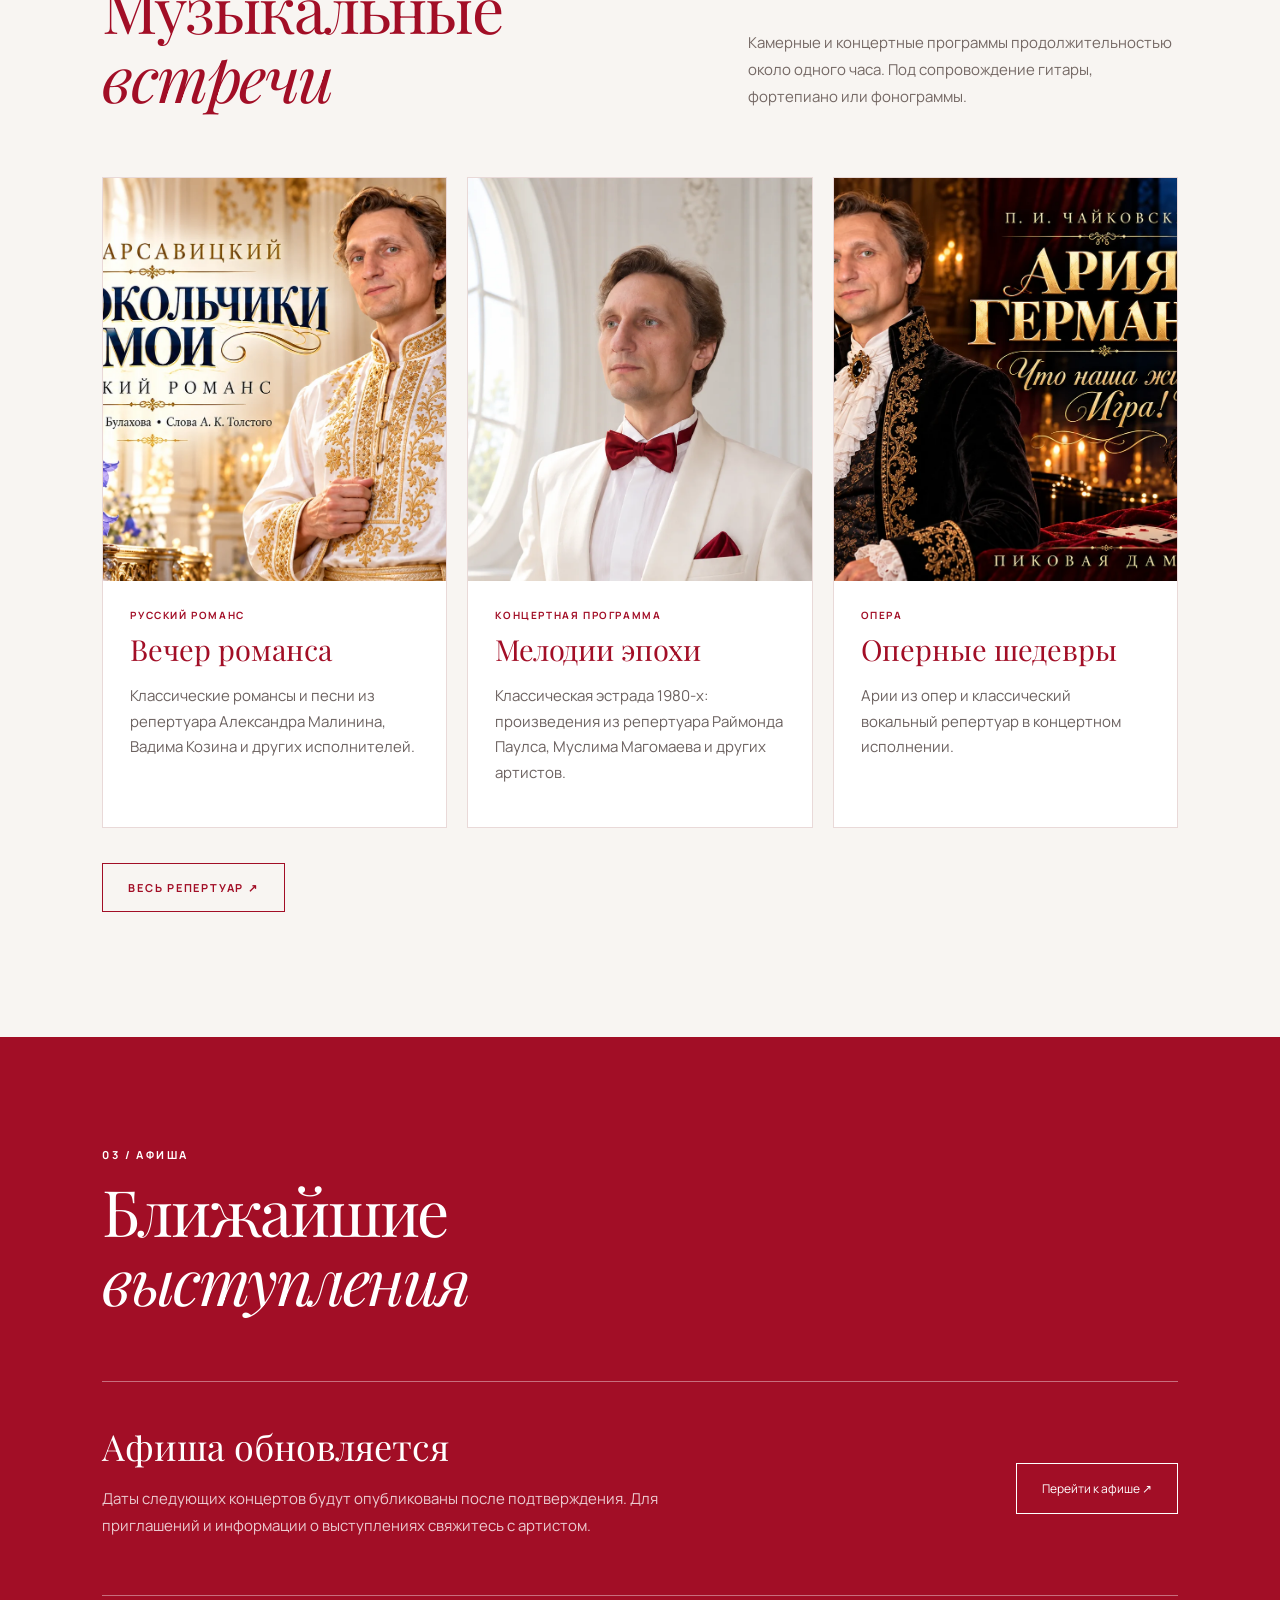
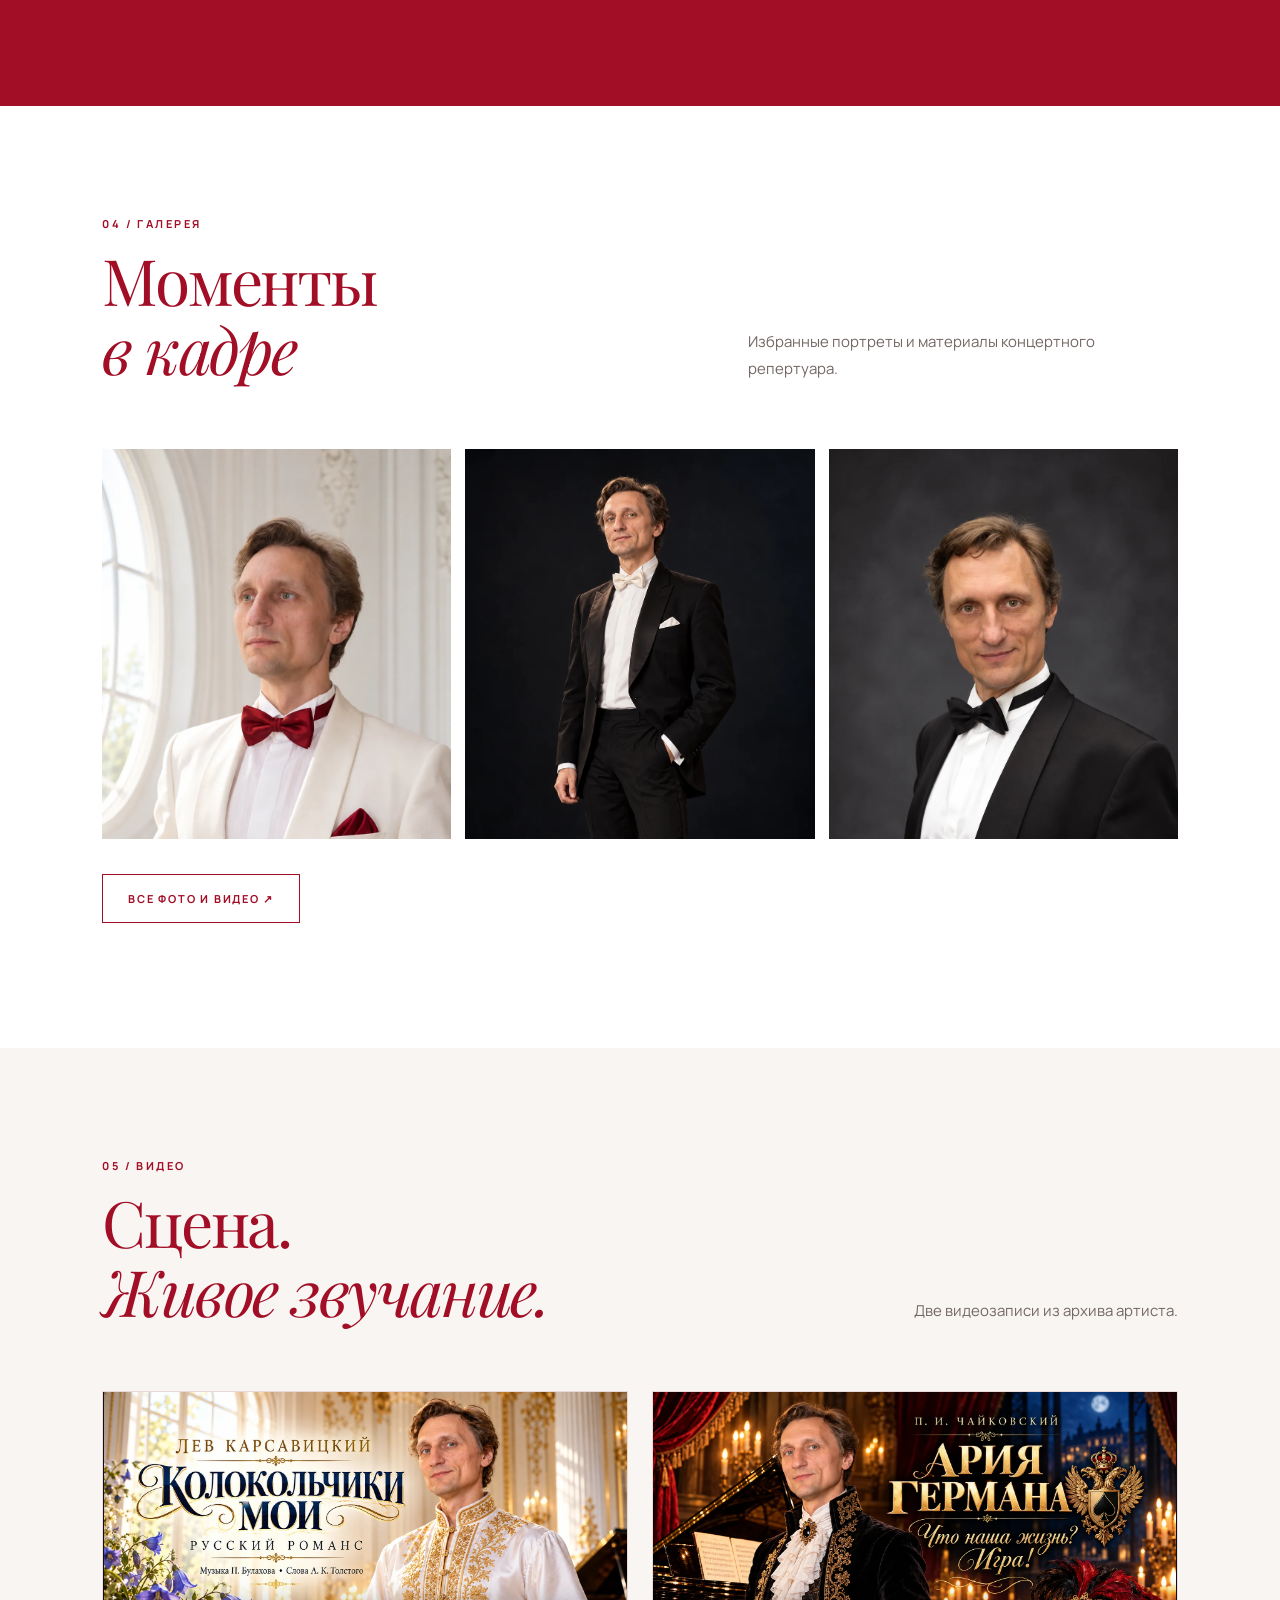
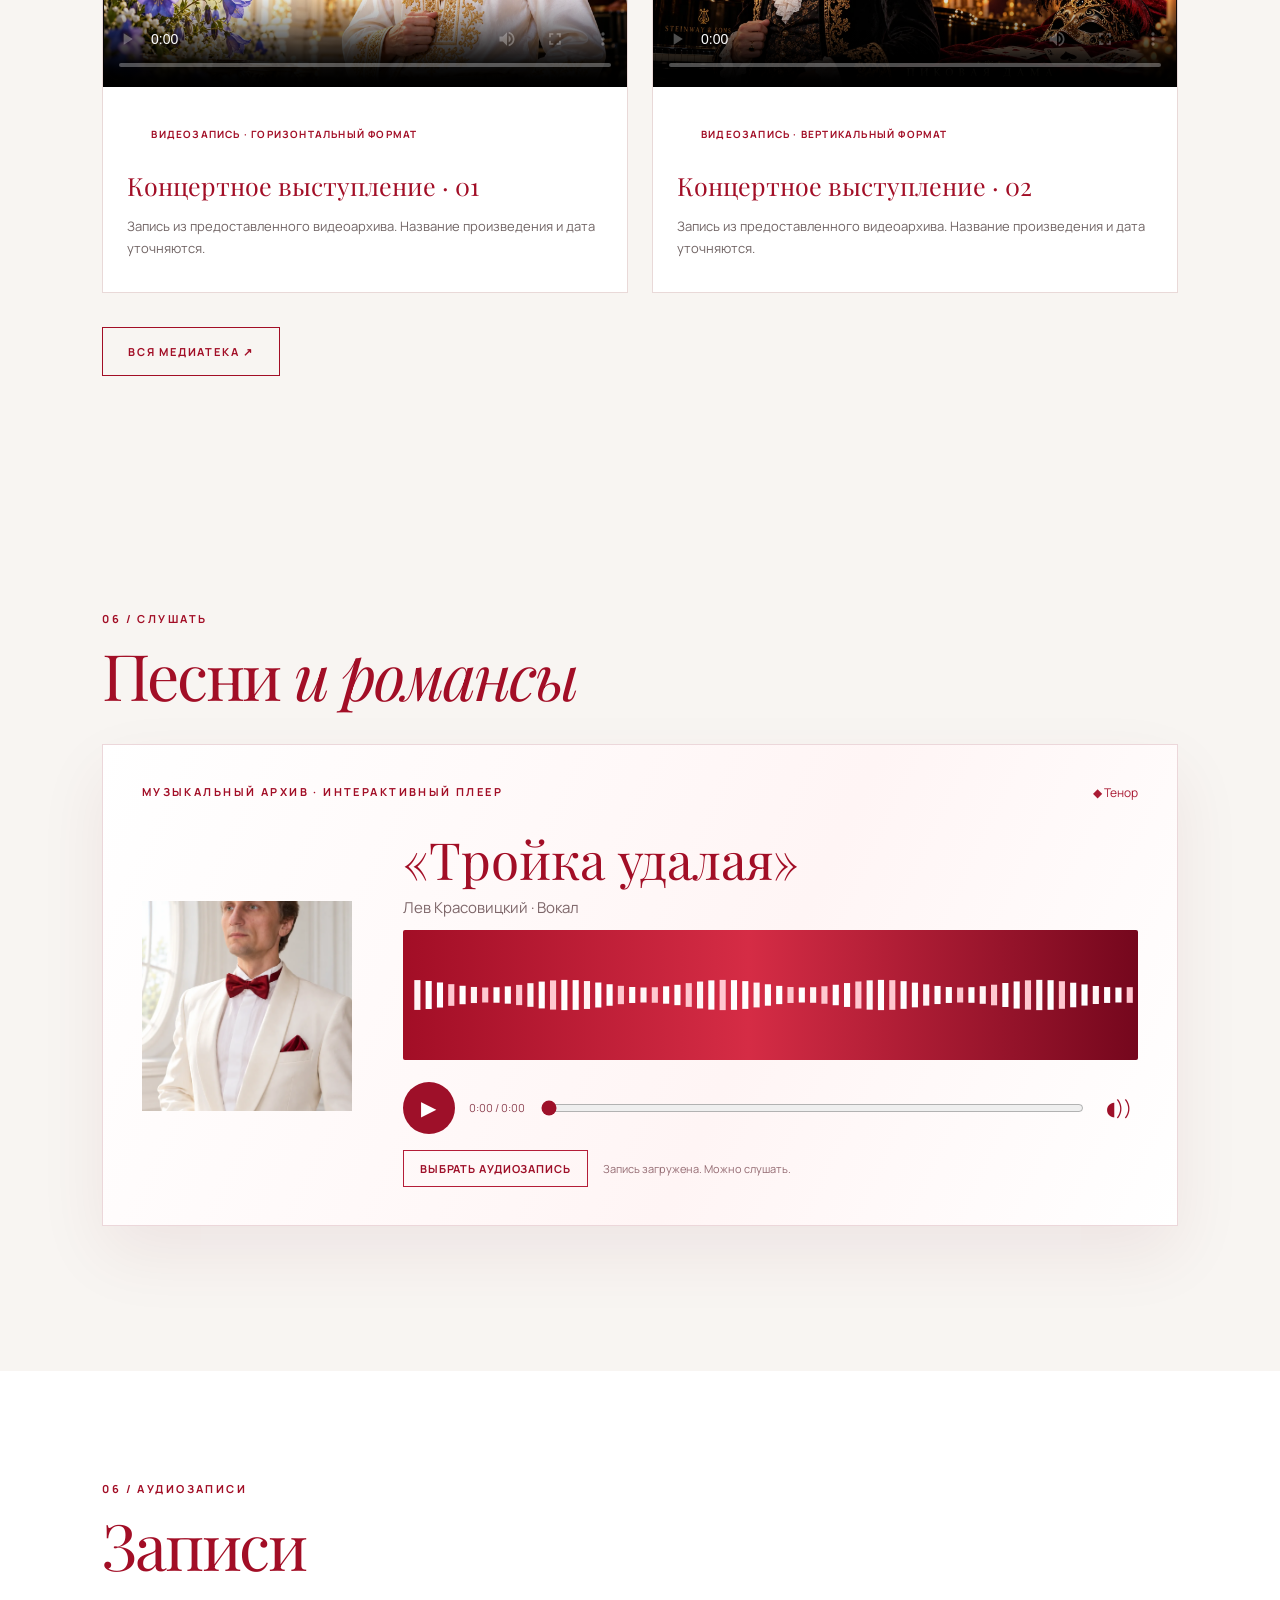
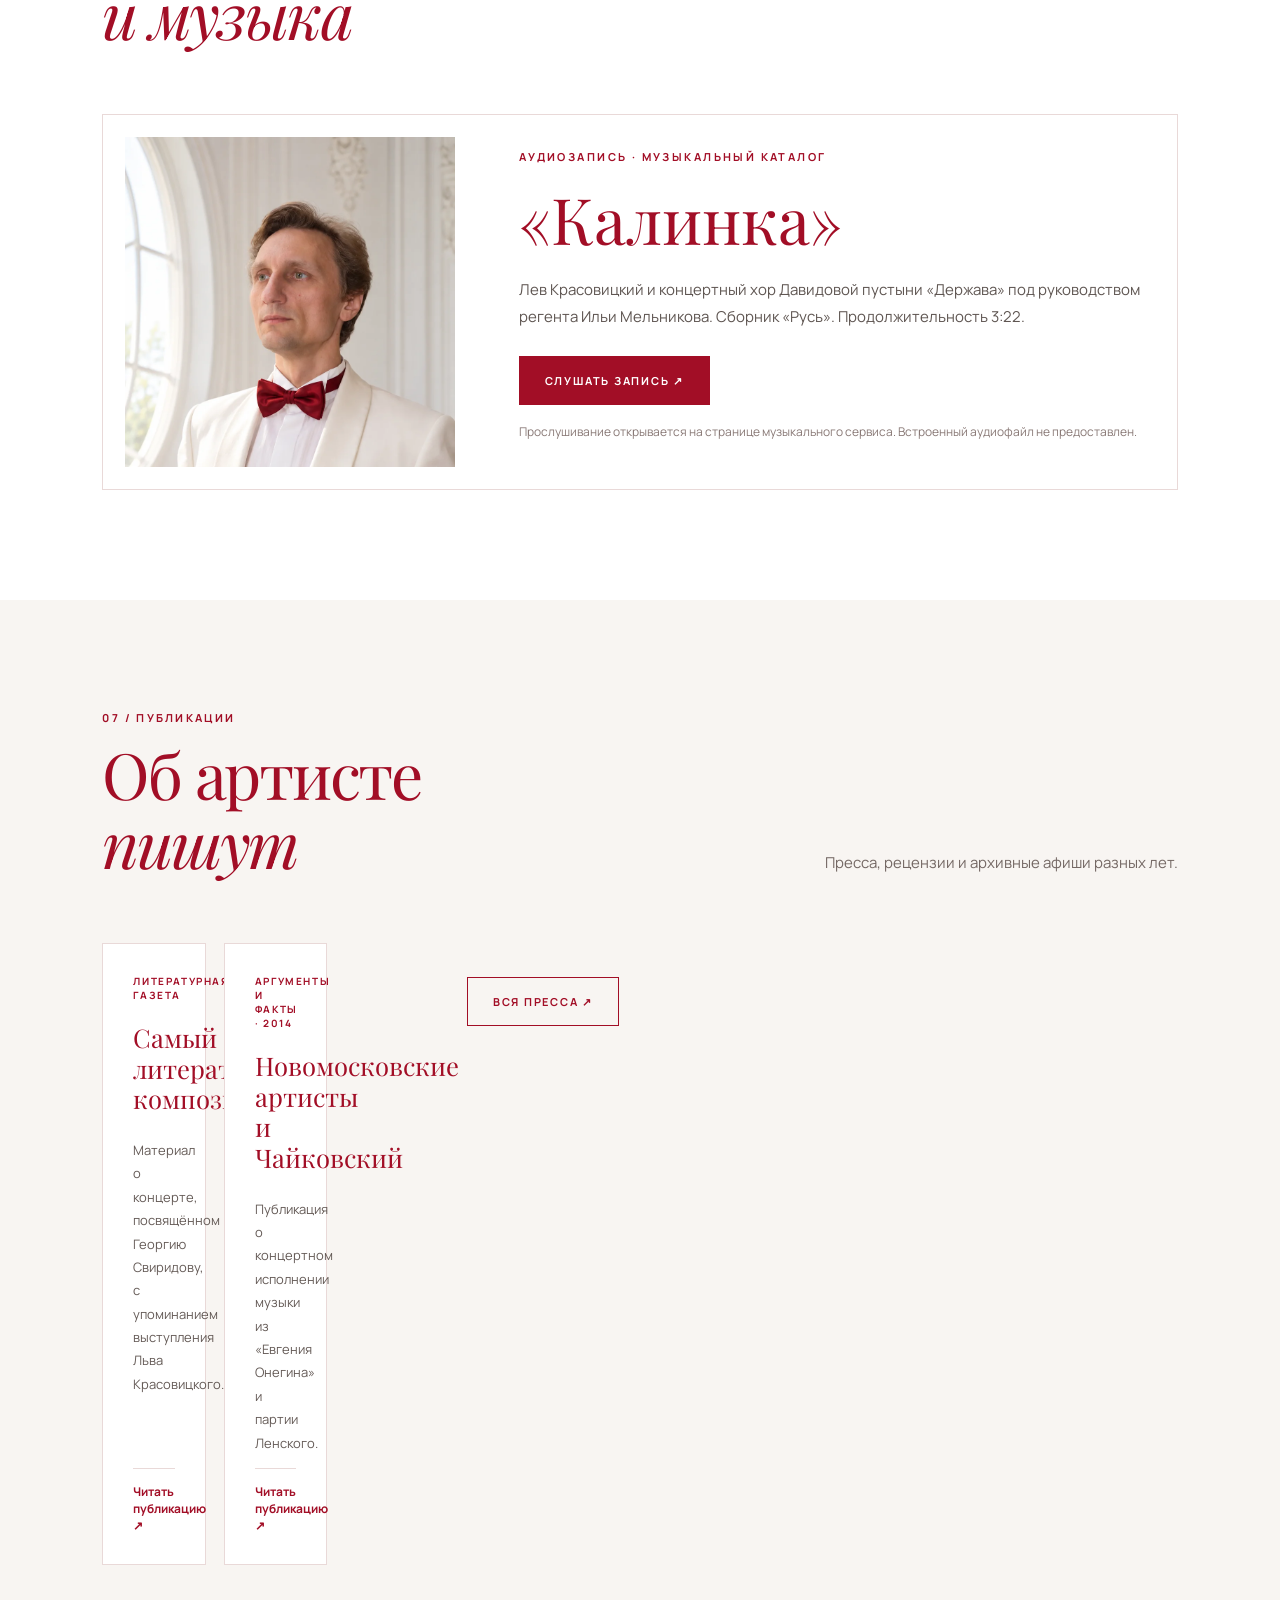
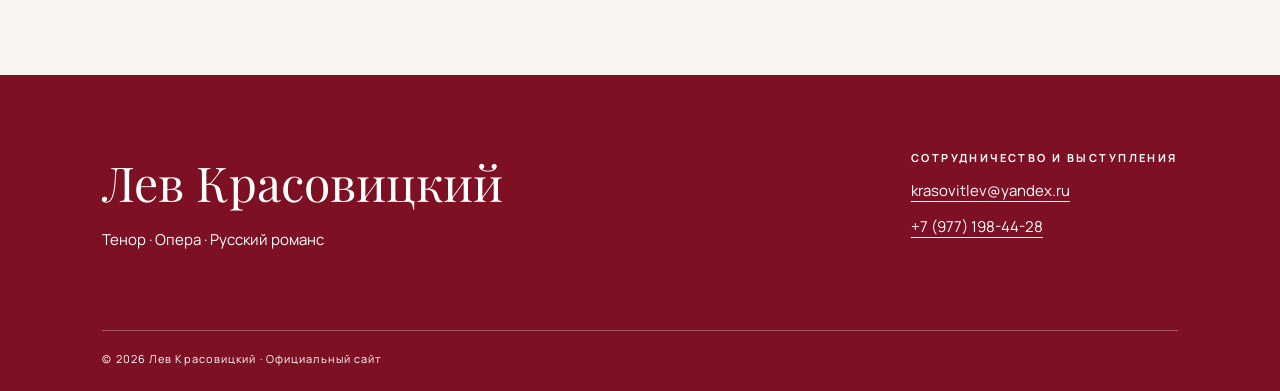
==== commit 08e63c44: "Add files via upload" ====
--- a/index.html
+++ b/index.html
@@ -1,9 +1,9 @@
 <!DOCTYPE html>
-<html lang="ru"><head><meta charset="utf-8"/><meta content="width=device-width, initial-scale=1" name="viewport"/><meta content="#a20e26" name="theme-color"/><meta content="Лев Красовицкий — тенор. Опера, русский романс, концертные программы. Биография, репертуар, видео и контакты." name="description"/><title>Лев Красовицкий — тенор | Официальный сайт</title><link href="assets/css/site.css" rel="stylesheet"/></head><body><div class="preloader"><div>Лев Красовицкий<small>Тенор · Официальный сайт</small></div></div><header class="site-header"><a class="brand" href="index.html">Лев Красовицкий<small>Тенор · Official website</small></a><button aria-expanded="false" aria-label="Открыть меню" class="menu-button" type="button">☰</button><nav aria-label="Главное меню" class="nav"><a class="active" href="index.html">Главная</a><a class="" href="about.html">Биография</a><a class="" href="repertoire.html">Репертуар</a><a class="" href="media.html">Медиа</a><a href="godunov.html">Борис Годунов</a><a class="" href="press.html">Пресса</a><a class="" href="schedule.html">Афиша</a><a class="" href="contacts.html">Контакты</a></nav></header><main><section class="hero"><div class="hero-copy"><div class="eyebrow">Опера · Романс · Концерт</div><h1>Лев<br/><em>Красовицкий</em></h1><div class="hero-tag">Тенор</div><p>Классическая опера, русский романс и музыка, которая говорит с сердцем. От камерного вечера до большой концертной сцены.</p><div class="hero-actions"><a class="btn" href="about.html">Биография <span>↗</span></a><a class="btn outline" href="media.html">Слушать и смотреть</a></div></div><div class="hero-image"><img alt="Лев Красовицкий в светлом смокинге" fetchpriority="high" src="assets/img/hero.webp"/></div></section><div class="strip">Опера   ◆   Русский романс   ◆   Классическая эстрада   ◆   Концертные программы</div>
+<html lang="ru"><head><meta charset="utf-8"/><meta content="width=device-width, initial-scale=1" name="viewport"/><meta content="#a20e26" name="theme-color"/><meta content="Лев Красовицкий — тенор. Опера, русский романс, концертные программы. Биография, репертуар, видео и контакты." name="description"/><title>Лев Красовицкий — тенор | Официальный сайт</title><link href="assets/css/site.css" rel="stylesheet"/><link href="assets/css/tours.css" rel="stylesheet"/></head><body><div class="preloader"><div>Лев Красовицкий<small>Тенор · Официальный сайт</small></div></div><header class="site-header"><a class="brand" href="index.html">Лев Красовицкий<small>Тенор · Official website</small></a><button aria-expanded="false" aria-label="Открыть меню" class="menu-button" type="button">☰</button><nav aria-label="Главное меню" class="nav"><a class="active" href="index.html">Главная</a><a class="" href="about.html">Биография</a><a class="" href="repertoire.html">Репертуар</a><a class="" href="media.html">Медиа</a><a href="godunov.html">Борис Годунов</a><a href="tours.html">Гастроли</a><a class="" href="press.html">Пресса</a><a class="" href="schedule.html">Афиша</a><a class="" href="contacts.html">Контакты</a></nav></header><main><section class="hero"><div class="hero-copy"><div class="eyebrow">Опера · Романс · Концерт</div><h1>Лев<br/><em>Красовицкий</em></h1><div class="hero-tag">Тенор</div><p>Классическая опера, русский романс и музыка, которая говорит с сердцем. От камерного вечера до большой концертной сцены.</p><div class="hero-actions"><a class="btn" href="about.html">Биография <span>↗</span></a><a class="btn outline" href="media.html">Слушать и смотреть</a></div></div><div class="hero-image"><img alt="Лев Красовицкий в светлом смокинге" fetchpriority="high" src="assets/img/hero.webp"/></div></section><div class="strip">Опера   ◆   Русский романс   ◆   Классическая эстрада   ◆   Концертные программы</div>
 <section class="section story"><div class="reveal"><img alt="Лев Красовицкий в белом костюме" loading="lazy" src="assets/img/white-full.webp"/></div><div class="reveal"><div class="eyebrow">01 / Артист</div><h2>Голос.<br/><em>Сцена. Музыка.</em></h2><p class="lead">Более двух десятилетий на оперной и концертной сцене.</p><p>Лев Красовицкий — тенор, выпускник Академического музыкального училища при Московской консерватории. Выступал в составе ансамбля «Мадригал», работал в Московском детском музыкальном театре имени Н. Сац, участвовал в европейских и американских гастрольных проектах.</p><p>В его творческой палитре — оперные арии, классические романсы и популярная музыка.</p><a class="btn outline" href="about.html">Подробнее об артисте ↗</a></div></section><section class="section light archive-spotlight"><div class="section-intro"><div><div class="eyebrow">Международный театральный архив</div><h2>«Борис <em>Годунов»</em></h2></div><p class="section-desc">Лев Красовицкий в составе международной постановки Деклана Доннеллана по Пушкину. Совместный проект с участием Дмитрия Дюжева, Евгения Миронова и других известных артистов; гастроли спектакля в Европе и Латинской Америке.</p></div><a class="btn" href="godunov.html">История, фото, видео, пресса ↗</a></section>
-<section class="section light"><div class="section-intro"><div><div class="eyebrow">02 / Программы</div><h2>Музыкальные<br/><em>встречи</em></h2></div><p class="section-desc">Камерные и концертные программы продолжительностью около одного часа. Под сопровождение гитары, фортепиано или фонограммы.</p></div><div class="cards"><article class="card reveal"><img alt="Колокольчики мои — романс" loading="lazy" src="assets/img/romance.webp"/><div class="card-body"><div class="small">Русский романс</div><h3>Вечер романса</h3><p>Классические романсы и песни из репертуара Александра Малинина, Вадима Козина и других исполнителей.</p></div></article><article class="card reveal"><img alt="Портрет Льва Красовицкого" loading="lazy" src="assets/img/white-close.webp"/><div class="card-body"><div class="small">Концертная программа</div><h3>Мелодии эпохи</h3><p>Классическая эстрада 1980-х: произведения из репертуара Раймонда Паулса, Муслима Магомаева и других артистов.</p></div></article><article class="card reveal"><img alt="Ария Германа из Пиковой дамы" loading="lazy" src="assets/img/hermann.webp"/><div class="card-body"><div class="small">Опера</div><h3>Оперные шедевры</h3><p>Арии из опер и классический вокальный репертуар в концертном исполнении.</p></div></article></div><p style="margin-top:35px"><a class="btn outline" href="repertoire.html">Весь репертуар ↗</a></p></section>
+<section class="section tour-home"><div class="tour-home-photo"><img loading="lazy" src="https://d35w1qwxagl33g.cloudfront.net/common/_640x400_crop_center-center_none/grotezaal-eduarduslee.jpg?tag=xs" alt="Большой зал Concertgebouw, Амстердам"/></div><div class="tour-home-copy"><div class="eyebrow">Международные гастроли · Европа</div><h2>От Амстердама<br>до <em>Гамбурга</em></h2><p>Don KosakenChor Russland под управлением Marcel N. Verhoeff. Исторические концертные залы, персональные архивные афиши, европейская география и воспоминания артиста.</p><a class="btn" href="tours.html">География гастролей и фотографии залов ↗</a></div></section><section class="section light"><div class="section-intro"><div><div class="eyebrow">02 / Программы</div><h2>Музыкальные<br/><em>встречи</em></h2></div><p class="section-desc">Камерные и концертные программы продолжительностью около одного часа. Под сопровождение гитары, фортепиано или фонограммы.</p></div><div class="cards"><article class="card reveal"><img alt="Колокольчики мои — романс" loading="lazy" src="assets/img/romance.webp"/><div class="card-body"><div class="small">Русский романс</div><h3>Вечер романса</h3><p>Классические романсы и песни из репертуара Александра Малинина, Вадима Козина и других исполнителей.</p></div></article><article class="card reveal"><img alt="Портрет Льва Красовицкого" loading="lazy" src="assets/img/white-close.webp"/><div class="card-body"><div class="small">Концертная программа</div><h3>Мелодии эпохи</h3><p>Классическая эстрада 1980-х: произведения из репертуара Раймонда Паулса, Муслима Магомаева и других артистов.</p></div></article><article class="card reveal"><img alt="Ария Германа из Пиковой дамы" loading="lazy" src="assets/img/hermann.webp"/><div class="card-body"><div class="small">Опера</div><h3>Оперные шедевры</h3><p>Арии из опер и классический вокальный репертуар в концертном исполнении.</p></div></article></div><p style="margin-top:35px"><a class="btn outline" href="repertoire.html">Весь репертуар ↗</a></p></section>
 <section class="section red-section"><div class="section-intro"><div><div class="eyebrow">03 / Афиша</div><h2>Ближайшие<br/><em>выступления</em></h2></div></div><div class="schedule-box"><div><strong>Афиша обновляется</strong><p>Даты следующих концертов будут опубликованы после подтверждения. Для приглашений и информации о выступлениях свяжитесь с артистом.</p></div><a href="schedule.html">Перейти к афише ↗</a></div></section>
 <section class="section"><div class="section-intro"><div><div class="eyebrow">04 / Галерея</div><h2>Моменты<br/><em>в кадре</em></h2></div><p class="section-desc">Избранные портреты и материалы концертного репертуара.</p></div><div class="gallery"><a href="media.html"><img alt="Портрет в светлом смокинге" loading="lazy" src="assets/img/white-close.webp"/></a><a href="media.html"><img alt="Портрет в чёрном смокинге" loading="lazy" src="assets/img/black-full.webp"/></a><a href="media.html"><img alt="Лев Красовицкий, портрет" loading="lazy" src="assets/img/black-portrait.webp"/></a></div><p style="margin-top:35px"><a class="btn outline" href="media.html">Все фото и видео ↗</a></p></section>
-<section class="section light"><div class="section-intro"><div><div class="eyebrow">05 / Видео</div><h2>Сцена.<br/><em>Живое звучание.</em></h2></div><p class="section-desc">Две видеозаписи из архива артиста.</p></div><div class="video-grid"><div class="video-card"><video controls="" playsinline="" poster="assets/img/romance.webp" preload="metadata"><source src="assets/video/lev-performance-landscape.mp4" type="video/mp4"/>Ваш браузер не поддерживает видео.</video><div><div class="small">Видеозапись · горизонтальный формат</div><h3>Концертное выступление · 01</h3><p>Запись из предоставленного видеоархива. Название произведения и дата уточняются.</p></div></div><div class="video-card video-portrait"><video controls="" playsinline="" poster="assets/img/hermann.webp" preload="metadata"><source src="assets/video/lev-performance-portrait.mp4" type="video/mp4"/>Ваш браузер не поддерживает видео.</video><div><div class="small">Видеозапись · вертикальный формат</div><h3>Концертное выступление · 02</h3><p>Запись из предоставленного видеоархива. Название произведения и дата уточняются.</p></div></div></div><p style="margin-top:34px"><a class="btn outline" href="media.html">Вся медиатека ↗</a></p></section><section class="section"><div class="section-intro"><div><div class="eyebrow">06 / Аудиозаписи</div><h2>Записи<br/><em>и музыка</em></h2></div></div><div class="audio-feature reveal"><div class="audio-art"><img alt="Лев Красовицкий — тенор" loading="lazy" src="assets/img/white-close.webp"/></div><div class="audio-copy"><div class="eyebrow">Аудиозапись · Музыкальный каталог</div><h3>«Калинка»</h3><p>Лев Красовицкий и концертный хор Давидовой пустыни «Держава» под руководством регента Ильи Мельникова. Сборник «Русь». Продолжительность 3:22.</p><a class="btn" href="https://music.mts.ru/artist/15577587" rel="noopener noreferrer" target="_blank">Слушать запись ↗</a><p class="audio-note">Прослушивание открывается на странице музыкального сервиса. Встроенный аудиофайл не предоставлен.</p></div></div></section><section class="section light"><div class="section-intro"><div><div class="eyebrow">07 / Публикации</div><h2>Об артисте<br/><em>пишут</em></h2></div><p class="section-desc">Пресса, рецензии и архивные афиши разных лет.</p></div><div class="press-grid"><div class="press-grid">
+<section class="section light"><div class="section-intro"><div><div class="eyebrow">05 / Видео</div><h2>Сцена.<br/><em>Живое звучание.</em></h2></div><p class="section-desc">Две видеозаписи из архива артиста.</p></div><div class="video-grid"><div class="video-card"><video controls="" playsinline="" poster="assets/img/romance.webp" preload="metadata"><source src="assets/video/lev-performance-landscape.mp4" type="video/mp4"/>Ваш браузер не поддерживает видео.</video><div><div class="small">Видеозапись · горизонтальный формат</div><h3>Концертное выступление · 01</h3><p>Запись из предоставленного видеоархива. Название произведения и дата уточняются.</p></div></div><div class="video-card video-portrait"><video controls="" playsinline="" poster="assets/img/hermann.webp" preload="metadata"><source src="assets/video/lev-performance-portrait.mp4" type="video/mp4"/>Ваш браузер не поддерживает видео.</video><div><div class="small">Видеозапись · вертикальный формат</div><h3>Концертное выступление · 02</h3><p>Запись из предоставленного видеоархива. Название произведения и дата уточняются.</p></div></div></div><p style="margin-top:34px"><a class="btn outline" href="media.html">Вся медиатека ↗</a></p></section><section class="section light"><div class="eyebrow">06 / Слушать</div><h2>Песни <em>и романсы</em></h2><div class="troika-player" data-audio-player data-default-src="assets/audio/troika-udalaya.mp3"><div class="troika-player__header"><span class="eyebrow">Музыкальный архив · Интерактивный плеер</span><span class="troika-player__accent">◆ Тенор</span></div><div class="troika-player__main"><div class="troika-player__art"><img src="assets/img/white-close.webp" alt="Портрет Льва Красовицкого"></div><div class="troika-player__body"><h3>«Тройка удалая»</h3><p>Лев Красовицкий · Вокал</p><canvas class="troika-visualizer" aria-label="Аудиовизуализация в красно-белых тонах" height="130"></canvas><div class="troika-controls"><button type="button" class="troika-play" aria-label="Воспроизвести" disabled>▶</button><span class="troika-time" aria-live="off">0:00 / 0:00</span><input type="range" class="troika-seek" aria-label="Положение воспроизведения" value="0" min="0" max="100" step="0.1" disabled><button type="button" class="troika-mute" aria-label="Включить или отключить звук" disabled>◖))</button></div><div class="troika-upload"><label class="troika-filelabel">Выбрать аудиозапись<input type="file" accept="audio/*" class="troika-file" hidden></label><span class="troika-message" role="status">Запись готова к воспроизведению.</span></div><audio preload="metadata"></audio></div></div></div></section><section class="section"><div class="section-intro"><div><div class="eyebrow">06 / Аудиозаписи</div><h2>Записи<br/><em>и музыка</em></h2></div></div><div class="audio-feature reveal"><div class="audio-art"><img alt="Лев Красовицкий — тенор" loading="lazy" src="assets/img/white-close.webp"/></div><div class="audio-copy"><div class="eyebrow">Аудиозапись · Музыкальный каталог</div><h3>«Калинка»</h3><p>Лев Красовицкий и концертный хор Давидовой пустыни «Держава» под руководством регента Ильи Мельникова. Сборник «Русь». Продолжительность 3:22.</p><a class="btn" href="https://music.mts.ru/artist/15577587" rel="noopener noreferrer" target="_blank">Слушать запись ↗</a><p class="audio-note">Прослушивание открывается на странице музыкального сервиса. Встроенный аудиофайл не предоставлен.</p></div></div></section><section class="section light"><div class="section-intro"><div><div class="eyebrow">07 / Публикации</div><h2>Об артисте<br/><em>пишут</em></h2></div><p class="section-desc">Пресса, рецензии и архивные афиши разных лет.</p></div><div class="press-grid"><div class="press-grid">
 <article class="press-card reveal"><div class="press-source">Литературная газета</div><h3>Самый литературный композитор</h3><p>Материал о концерте, посвящённом Георгию Свиридову, с упоминанием выступления Льва Красовицкого.</p><a href="https://lgz.ru/article/samyy-literaturnyy-kompozitor/" rel="noopener noreferrer" target="_blank">Читать публикацию ↗</a></article>
-<article class="press-card reveal"><div class="press-source">Аргументы и факты · 2014</div><h3>Новомосковские артисты и Чайковский</h3><p>Публикация о концертном исполнении музыки из «Евгения Онегина» и партии Ленского.</p><a href="https://tula.aif.ru/culture/events/1168665" rel="noopener noreferrer" target="_blank">Читать публикацию ↗</a></article></div><p style="margin-top:34px"><a class="btn outline" href="press.html">Вся пресса ↗</a></p></div></section></main><footer class="footer"><div class="footer-grid"><div><h2>Лев Красовицкий</h2><p>Тенор · Опера · Русский романс</p></div><div><div class="eyebrow" style="color:white">Сотрудничество и выступления</div><p><a href="mailto:krasovitlev@yandex.ru">krasovitlev@yandex.ru</a></p><p><a href="tel:+79771984428">+7 (977) 198-44-28</a></p></div></div><div class="copyright">© 2026 Лев Красовицкий · Официальный сайт</div></footer><script src="assets/js/site.js"></script></body></html>+<article class="press-card reveal"><div class="press-source">Аргументы и факты · 2014</div><h3>Новомосковские артисты и Чайковский</h3><p>Публикация о концертном исполнении музыки из «Евгения Онегина» и партии Ленского.</p><a href="https://tula.aif.ru/culture/events/1168665" rel="noopener noreferrer" target="_blank">Читать публикацию ↗</a></article></div><p style="margin-top:34px"><a class="btn outline" href="press.html">Вся пресса ↗</a></p></div></section></main><footer class="footer"><div class="footer-grid"><div><h2>Лев Красовицкий</h2><p>Тенор · Опера · Русский романс</p></div><div><div class="eyebrow" style="color:white">Сотрудничество и выступления</div><p><a href="mailto:krasovitlev@yandex.ru">krasovitlev@yandex.ru</a></p><p><a href="tel:+79771984428">+7 (977) 198-44-28</a></p></div></div><div class="copyright">© 2026 Лев Красовицкий · Официальный сайт</div></footer><script src="assets/js/site.js"></script><script src="assets/js/audio-player.js"></script></body></html>
--- a/assets/css/tours.css
+++ b/assets/css/tours.css
@@ -0,0 +1,2 @@
+
+.tour-opening{padding:115px 8vw 70px;background:linear-gradient(120deg,#8c1026,#4d0816);color:#fff}.tour-opening .eyebrow{color:#eed0d4}.tour-opening h1{font:400 clamp(54px,8vw,138px)/1 var(--serif);letter-spacing:-.05em;margin:20px 0}.tour-opening h1 em{font-weight:400;color:#e7b9ba}.tour-opening>p{max-width:770px;line-height:1.9;color:#f3dfe0}.tour-summary{display:flex;gap:clamp(22px,5vw,100px);flex-wrap:wrap;margin-top:45px;padding-top:25px;border-top:1px solid #ffffff66}.tour-summary div{display:flex;flex-direction:column;max-width:200px}.tour-summary strong{font:400 43px var(--serif)}.tour-summary span{font-size:11px;line-height:1.5;color:#efd4d7}.tour-gallery-section{padding:85px 8vw;background:#fff}.tour-head{display:flex;align-items:end;justify-content:space-between;margin-bottom:30px;gap:20px}.tour-head h2{font:400 clamp(38px,5vw,70px)/1.1 var(--serif);color:var(--red);margin:12px 0}.tour-controls{display:flex;align-items:center;gap:15px}.tour-controls button{width:53px;height:53px;border:1px solid #a20e26;background:#a20e26;color:white;font-size:24px;cursor:pointer}.tour-controls button:hover{background:#710b1a}.tour-controls span{font:600 12px var(--sans);color:var(--red);white-space:nowrap}.tour-slider{display:flex;overflow-x:auto;scroll-snap-type:x mandatory;scrollbar-width:none;overscroll-behavior-inline:contain}.tour-slider::-webkit-scrollbar{display:none}.tour-slide{flex:0 0 100%;scroll-snap-align:start;display:grid;grid-template-columns:minmax(0,1.3fr) minmax(300px,.7fr);min-height:510px;border:1px solid #eddddd}.tour-visual{position:relative;min-width:0;background:#3f0914;overflow:hidden}.tour-visual img{width:100%;height:100%;position:absolute;inset:0;object-fit:cover}.tour-count{position:absolute;top:24px;left:24px;background:#8c1026;color:#fff;padding:12px 17px;font-weight:700;letter-spacing:.15em;font-size:12px}.tour-caption{padding:clamp(30px,5vw,70px);display:flex;flex-direction:column;justify-content:center}.tour-caption h2{font:400 clamp(30px,3.5vw,60px)/1.15 var(--serif);color:var(--red);margin:18px 0}.tour-caption p{color:#665857;line-height:1.9}.tour-caption a{color:var(--red);font-size:12px;font-weight:700;margin-top:25px;text-decoration:underline;text-underline-offset:6px}.tour-status{border-top:1px solid #e6d8d5;padding-top:14px;color:#945162;font-size:12px}.tour-fallback{height:100%;min-height:380px;background:radial-gradient(circle at 70% 30%,#b95363,#4b0715 75%);color:white;display:flex;flex-direction:column;align-items:center;justify-content:center;gap:20px}.tour-fallback span{font:400 130px var(--serif);opacity:.5}.tour-fallback small{letter-spacing:.13em;text-transform:uppercase}.tour-dots{display:flex;gap:8px;justify-content:center;margin-top:24px}.tour-dots button{width:9px;height:9px;background:#e9cdd2;border:0;border-radius:50%;cursor:pointer;padding:0}.tour-dots button.active{width:35px;border-radius:6px;background:#9f1028}.tour-image-note{max-width:750px;font-size:12px;line-height:1.7;color:#817170;margin:25px auto 0;text-align:center}.tour-evidence{display:grid;grid-template-columns:repeat(3,1fr);gap:18px}.tour-evidence>div{padding:35px;border-top:3px solid #a20e26;background:#fff}.tour-evidence strong{font-size:12px;color:var(--red)}.tour-evidence h3{font:400 30px var(--serif);color:var(--red)}.tour-evidence p{line-height:1.8;color:#6c6060}.tour-evidence a,.tour-source-links a{color:var(--red);text-decoration:underline;text-underline-offset:5px}.tour-source-links{display:grid;grid-template-columns:repeat(2,1fr);gap:18px}.tour-source-links a{padding:20px;border:1px solid #e8d5d5}.tour-home{display:grid;grid-template-columns:1fr 1fr;align-items:center;gap:7vw;background:#fff6f5}.tour-home-photo{min-height:435px;position:relative}.tour-home-photo img{position:absolute;width:100%;height:100%;object-fit:cover}.tour-home-copy h2{font:400 clamp(40px,5vw,75px)/1.12 var(--serif);color:var(--red)}.tour-home-copy p{line-height:1.9;color:#655b59}.tour-home-copy .btn{margin-top:20px}.troika-player{margin:35px 0;background:linear-gradient(115deg,#fff 0%,#fff5f5 60%,#fff 100%);border:1px solid #ecd7da;box-shadow:0 28px 65px rgba(99,13,35,.07);padding:clamp(20px,3vw,45px)}.troika-player__header{display:flex;justify-content:space-between;gap:20px}.troika-player__accent{color:#aa1b34;font-size:12px}.troika-player__main{display:grid;grid-template-columns:210px 1fr;gap:clamp(22px,4vw,65px);align-items:center;margin-top:24px}.troika-player__art img{width:100%;aspect-ratio:1;object-fit:cover}.troika-player__body h3{font:400 clamp(35px,4vw,62px) var(--serif);color:#a20e26;margin:0 0 4px}.troika-player__body>p{color:#7e676a;margin:0 0 12px}.troika-visualizer{display:block;width:100%;height:130px;background:linear-gradient(90deg,#a20e26,#d52c45 47%,#75071d);border-radius:2px}.troika-controls{display:flex;align-items:center;gap:14px;margin-top:22px}.troika-controls button{border:0;cursor:pointer}.troika-play{width:52px;height:52px;flex:0 0 52px;background:#9e1029;color:white;border-radius:50%;font-size:20px}.troika-play:disabled{opacity:.45;cursor:not-allowed}.troika-mute{background:none;color:#9e1029;font-size:19px}.troika-time{white-space:nowrap;font-size:11px;color:#8f4554;font-variant-numeric:tabular-nums}.troika-seek{flex:1;accent-color:#9e1029;min-width:25px}.troika-filelabel{cursor:pointer;display:inline-block;border:1px solid #b41d38;color:#9e1029;padding:10px 16px;font-size:11px;font-weight:700;text-transform:uppercase;letter-spacing:.08em}.troika-upload{display:flex;align-items:center;flex-wrap:wrap;gap:15px;margin-top:16px}.troika-message{font-size:11px;color:#946b72}.troika-mute:disabled{opacity:.4}.troika-seek:disabled{opacity:.35}@media(max-width:900px){.tour-slide{grid-template-columns:1fr}.tour-visual{min-height:380px}.tour-caption{min-height:300px}.tour-evidence{grid-template-columns:1fr}.tour-home{grid-template-columns:1fr}.tour-home-photo{min-height:360px}}@media(max-width:600px){.tour-opening{padding:75px 7vw 50px}.tour-gallery-section{padding:55px 6vw}.tour-head{display:block}.tour-controls{margin:18px 0}.tour-visual{min-height:290px}.tour-caption{padding:30px}.tour-source-links{grid-template-columns:1fr}.troika-player__main{grid-template-columns:1fr}.troika-player__art{max-width:175px}.troika-controls{flex-wrap:wrap}.troika-seek{min-width:120px}}
